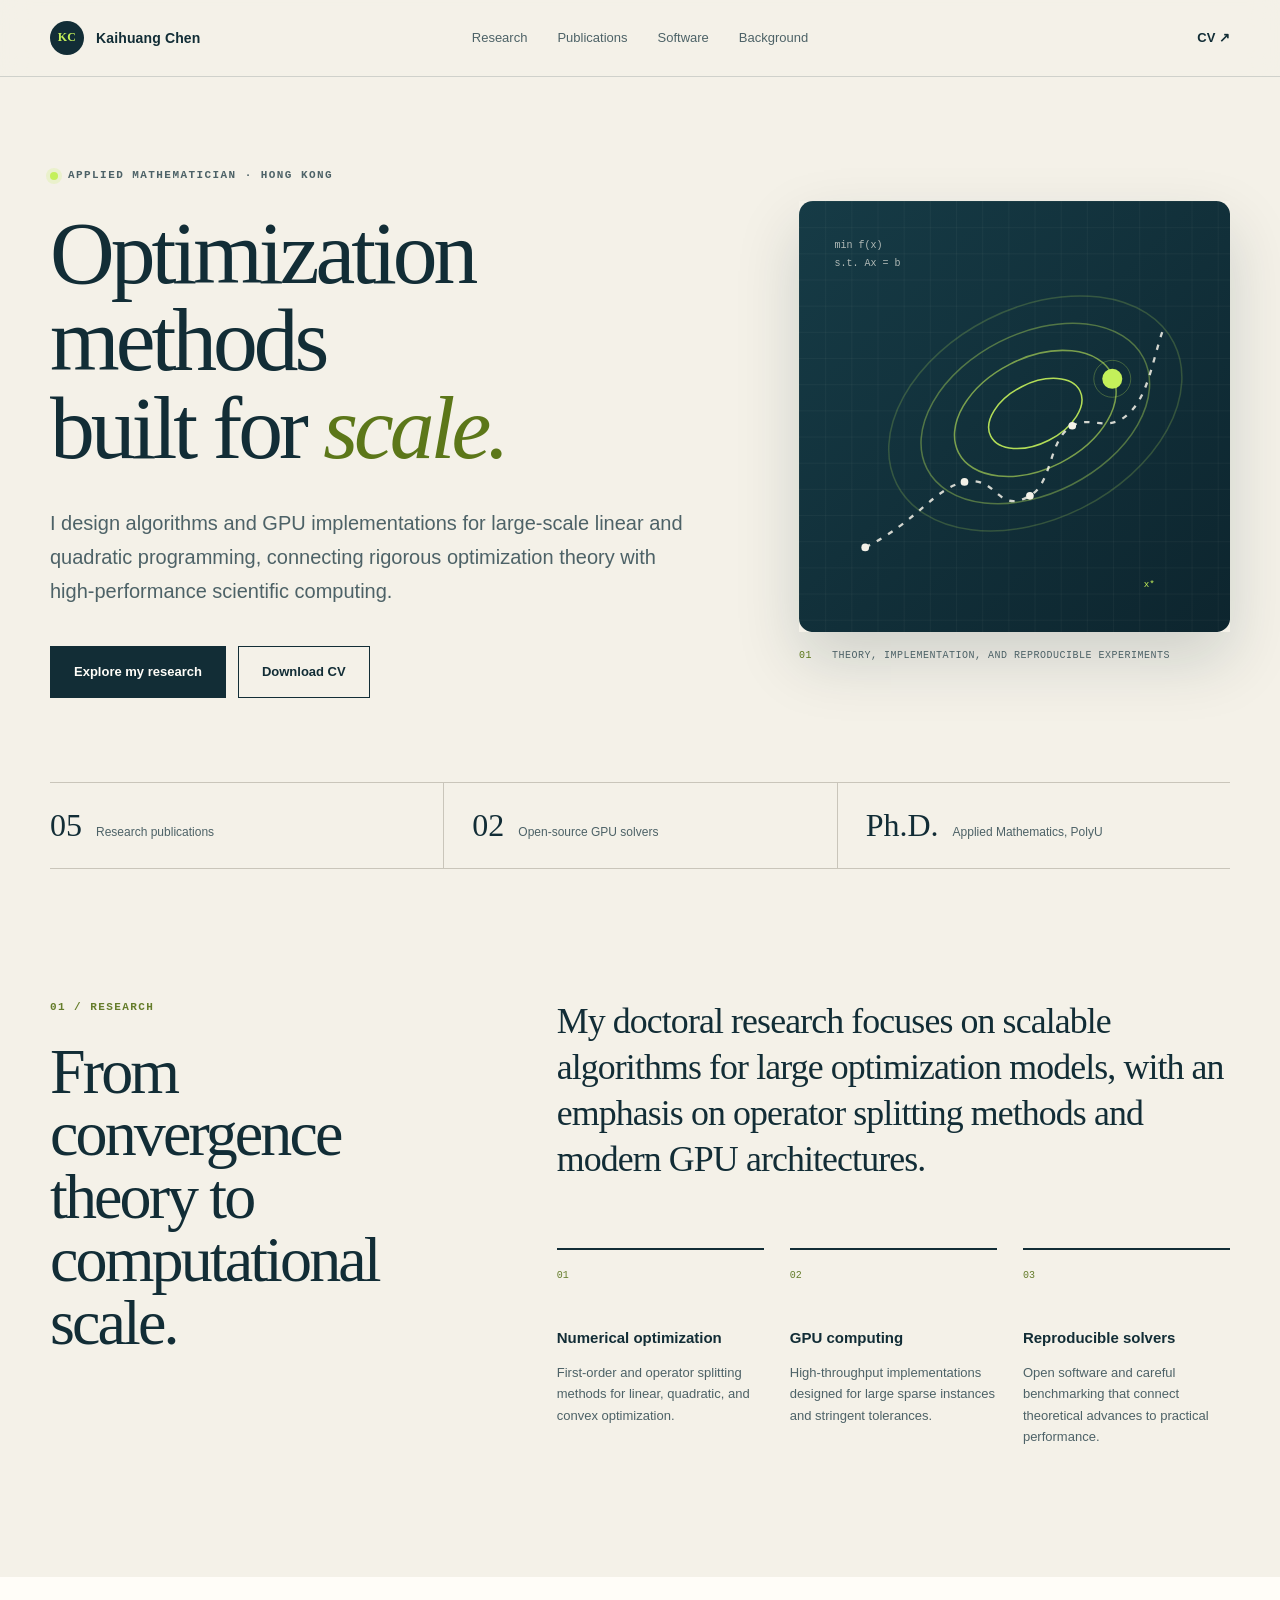
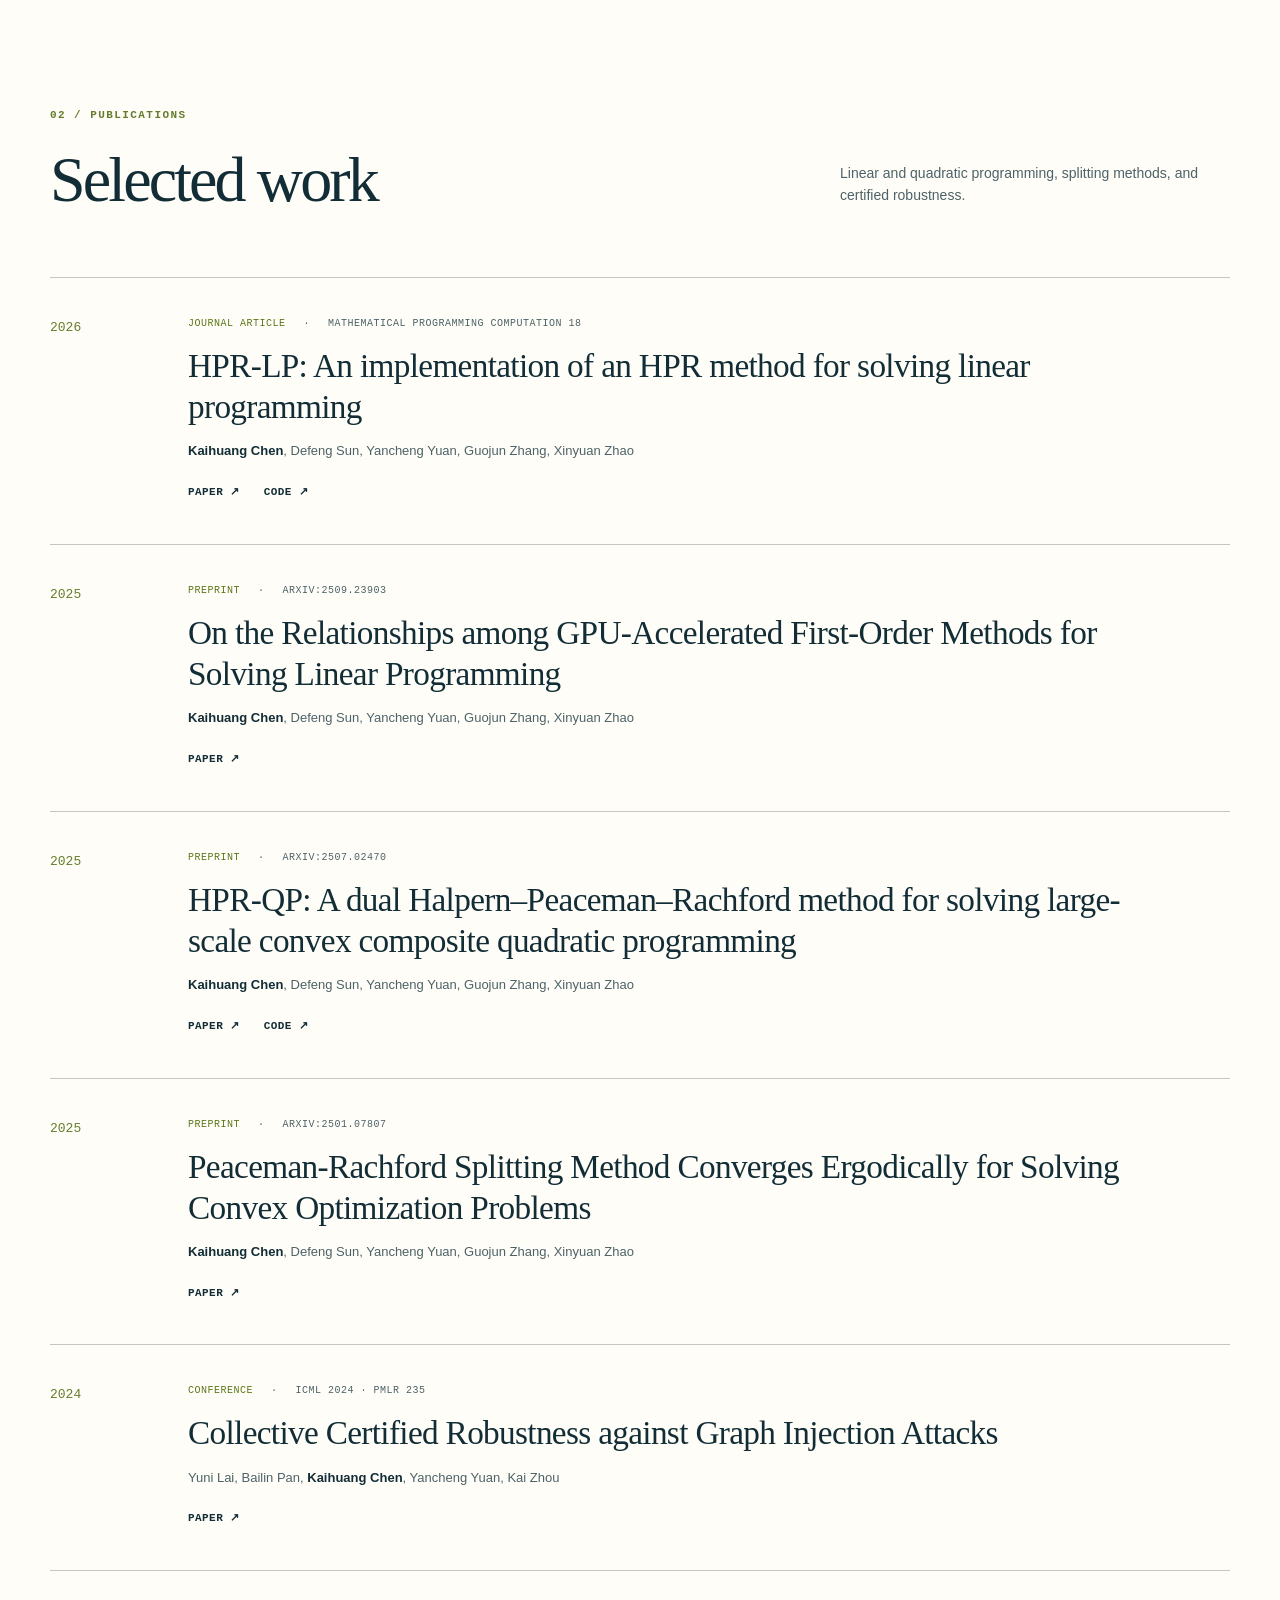
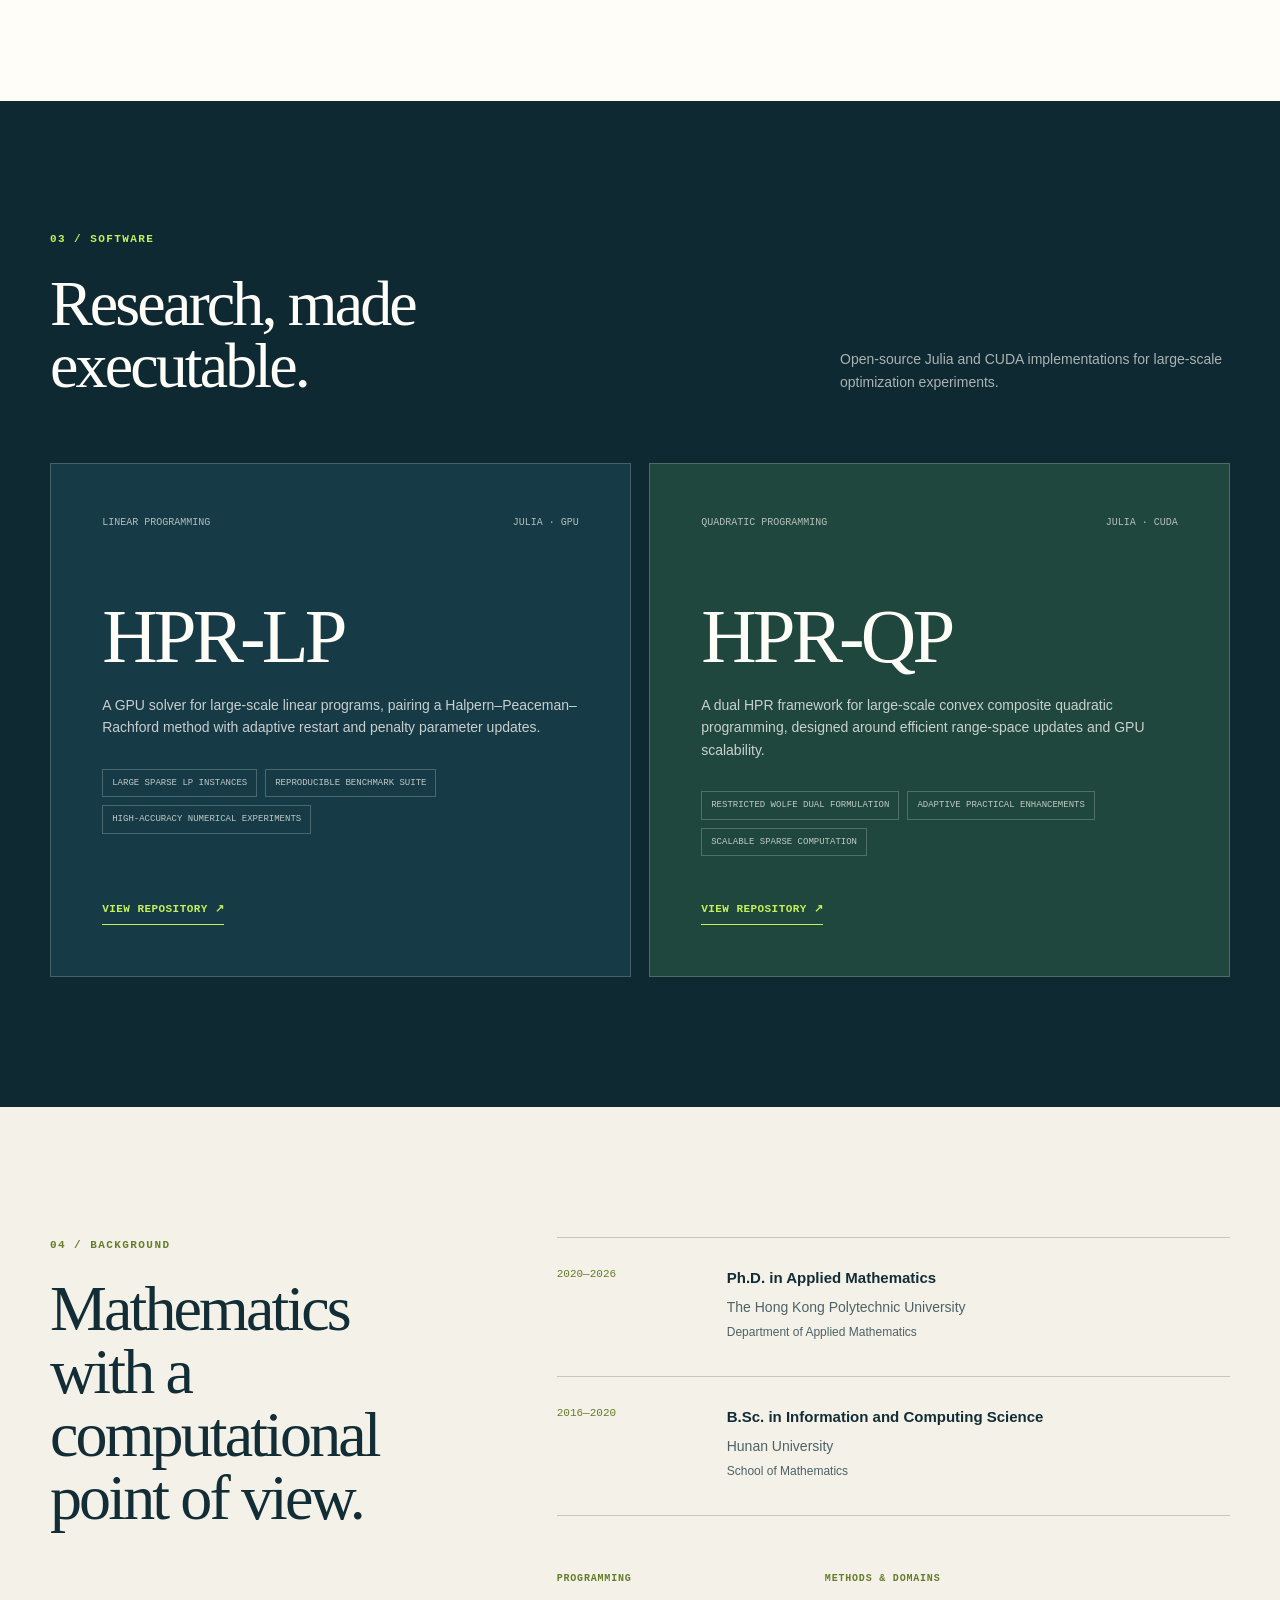
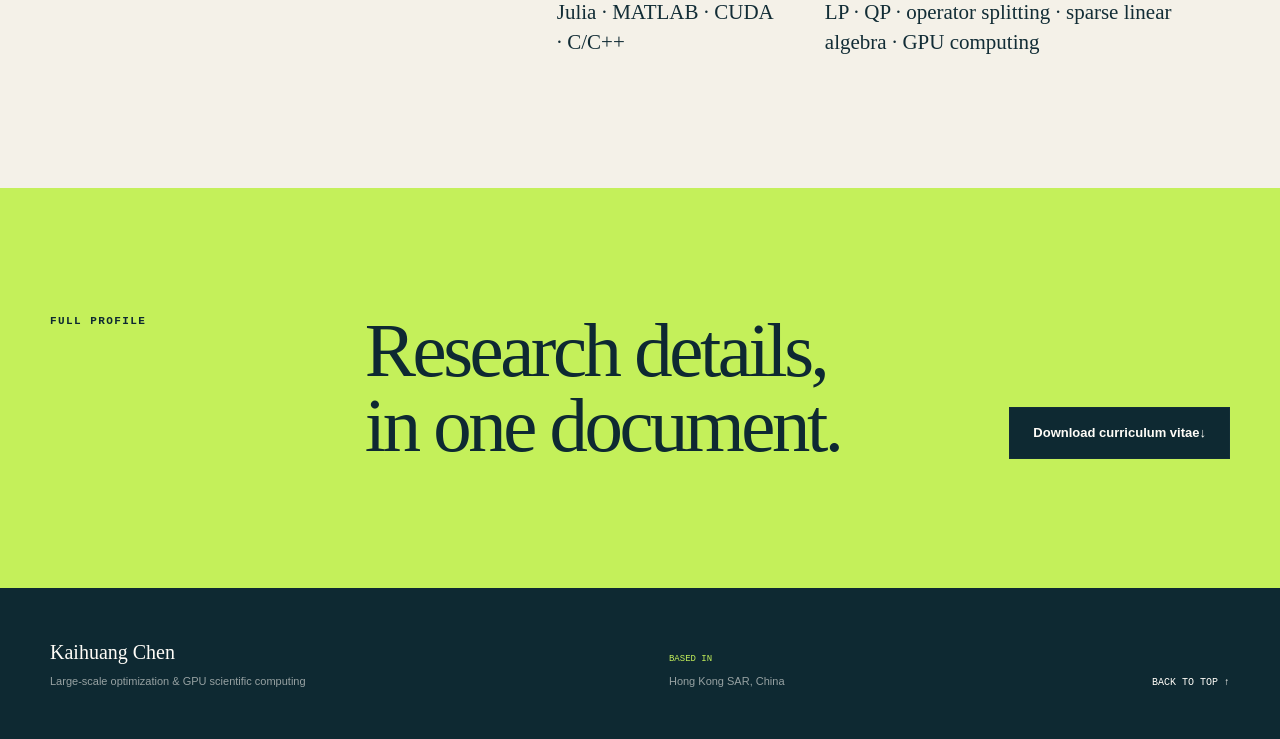
==== index.html @ 52b4eb88 "Publish site from repository root" ====
<!doctype html>
<html lang="en">
  <head>
    <meta charset="utf-8" />
    <meta name="viewport" content="width=device-width, initial-scale=1" />
    <meta
      name="description"
      content="Kaihuang Chen is an applied mathematician working on large-scale optimization, operator splitting methods, and GPU-accelerated scientific computing."
    />
    <meta name="theme-color" content="#f4f1e8" />
    <meta property="og:title" content="Kaihuang Chen — Applied Mathematics" />
    <meta
      property="og:description"
      content="Research in large-scale optimization and GPU-accelerated scientific computing."
    />
    <meta property="og:type" content="website" />
    <title>Kaihuang Chen — Applied Mathematics &amp; Optimization</title>
    <link rel="icon" href="assets/favicon.svg" type="image/svg+xml" />
    <link rel="stylesheet" href="assets/styles.css" />
  </head>
  <body>
    <a class="skip-link" href="#main">Skip to content</a>

    <header class="site-header">
      <div class="shell nav-wrap">
        <a class="wordmark" href="#top" aria-label="Kaihuang Chen, home">
          <span class="wordmark-mark" aria-hidden="true">KC</span>
          <span>Kaihuang Chen</span>
        </a>
        <nav class="site-nav" aria-label="Primary navigation">
          <a href="#research">Research</a>
          <a href="#publications">Publications</a>
          <a href="#software">Software</a>
          <a href="#background">Background</a>
        </nav>
        <a class="nav-cv" href="assets/kaihuang-chen-cv.pdf">CV <span aria-hidden="true">↗</span></a>
      </div>
    </header>

    <main id="main">
      <section class="hero" id="top">
        <div class="shell hero-grid">
          <div class="hero-copy">
            <p class="eyebrow"><span></span> Applied mathematician · Hong Kong</p>
            <h1>Optimization methods<br />built for <em>scale.</em></h1>
            <p class="hero-intro">
              I design algorithms and GPU implementations for large-scale linear and quadratic
              programming, connecting rigorous optimization theory with high-performance scientific
              computing.
            </p>
            <div class="hero-actions">
              <a class="button button-primary" href="#publications">Explore my research</a>
              <a class="button button-secondary" href="assets/kaihuang-chen-cv.pdf">Download CV</a>
            </div>
          </div>

          <div class="hero-visual" aria-label="Abstract visualization of an optimization landscape">
            <svg viewBox="0 0 560 560" role="img" aria-labelledby="visual-title visual-desc">
              <title id="visual-title">Optimization landscape</title>
              <desc id="visual-desc">
                Nested contours converge toward a solution point over a computational grid.
              </desc>
              <defs>
                <linearGradient id="surface" x1="0" y1="0" x2="1" y2="1">
                  <stop offset="0" stop-color="#163b46" />
                  <stop offset="1" stop-color="#0d252e" />
                </linearGradient>
                <pattern id="grid" width="34" height="34" patternUnits="userSpaceOnUse">
                  <path d="M34 0H0V34" fill="none" stroke="#f5f0e6" stroke-opacity=".09" />
                </pattern>
              </defs>
              <rect width="560" height="560" rx="18" fill="url(#surface)" />
              <rect width="560" height="560" rx="18" fill="url(#grid)" />
              <g fill="none" stroke="#c4f05a" stroke-width="2">
                <ellipse cx="307" cy="276" rx="202" ry="137" transform="rotate(-27 307 276)" opacity=".2" />
                <ellipse cx="307" cy="276" rx="158" ry="104" transform="rotate(-27 307 276)" opacity=".36" />
                <ellipse cx="307" cy="276" rx="112" ry="72" transform="rotate(-27 307 276)" opacity=".58" />
                <ellipse cx="307" cy="276" rx="65" ry="39" transform="rotate(-27 307 276)" opacity=".9" />
              </g>
              <path
                d="M86 450C154 416 176 373 215 365c44-9 41 43 85 18 30-17 24-74 55-91 26-15 50 14 80-23 20-25 26-68 38-102"
                fill="none"
                stroke="#f4f1e8"
                stroke-width="3"
                stroke-dasharray="7 10"
                opacity=".86"
              />
              <g fill="#f4f1e8">
                <circle cx="86" cy="450" r="5" />
                <circle cx="215" cy="365" r="5" />
                <circle cx="300" cy="383" r="5" />
                <circle cx="355" cy="292" r="5" />
              </g>
              <circle cx="407" cy="231" r="13" fill="#c4f05a" />
              <circle cx="407" cy="231" r="24" fill="none" stroke="#c4f05a" stroke-opacity=".36" />
              <text x="46" y="61" fill="#f4f1e8" font-family="ui-monospace, monospace" font-size="13" opacity=".7">min  f(x)</text>
              <text x="46" y="84" fill="#f4f1e8" font-family="ui-monospace, monospace" font-size="13" opacity=".7">s.t. Ax = b</text>
              <text x="448" y="501" fill="#c4f05a" font-family="ui-monospace, monospace" font-size="12">x*</text>
            </svg>
            <p class="visual-caption"><span>01</span> Theory, implementation, and reproducible experiments</p>
          </div>
        </div>

        <div class="shell signal-row" aria-label="Research highlights">
          <div><strong>05</strong><span>Research publications</span></div>
          <div><strong>02</strong><span>Open-source GPU solvers</span></div>
          <div><strong>Ph.D.</strong><span>Applied Mathematics, PolyU</span></div>
        </div>
      </section>

      <section class="section research-section" id="research">
        <div class="shell section-grid">
          <div class="section-heading">
            <p class="section-index">01 / Research</p>
            <h2>From convergence theory to computational scale.</h2>
          </div>
          <div class="research-content">
            <p class="lead">
              My doctoral research focuses on scalable algorithms for large optimization models,
              with an emphasis on operator splitting methods and modern GPU architectures.
            </p>
            <div class="focus-grid">
              <article>
                <span class="focus-number">01</span>
                <h3>Numerical optimization</h3>
                <p>First-order and operator splitting methods for linear, quadratic, and convex optimization.</p>
              </article>
              <article>
                <span class="focus-number">02</span>
                <h3>GPU computing</h3>
                <p>High-throughput implementations designed for large sparse instances and stringent tolerances.</p>
              </article>
              <article>
                <span class="focus-number">03</span>
                <h3>Reproducible solvers</h3>
                <p>Open software and careful benchmarking that connect theoretical advances to practical performance.</p>
              </article>
            </div>
          </div>
        </div>
      </section>

      <section class="section publications-section" id="publications">
        <div class="shell">
          <div class="section-heading split-heading">
            <div>
              <p class="section-index">02 / Publications</p>
              <h2>Selected work</h2>
            </div>
            <p>Linear and quadratic programming, splitting methods, and certified robustness.</p>
          </div>

          <ol class="publication-list">
            <li class="publication">
              <div class="publication-year">2026</div>
              <div class="publication-body">
                <div class="publication-meta"><span>Journal article</span><span>Mathematical Programming Computation 18</span></div>
                <h3>HPR-LP: An implementation of an HPR method for solving linear programming</h3>
                <p class="authors"><strong>Kaihuang Chen</strong>, Defeng Sun, Yancheng Yuan, Guojun Zhang, Xinyuan Zhao</p>
                <div class="publication-links">
                  <a href="https://doi.org/10.1007/s12532-025-00292-0">Paper <span aria-hidden="true">↗</span></a>
                  <a href="https://github.com/PolyU-IOR/HPR-LP">Code <span aria-hidden="true">↗</span></a>
                </div>
              </div>
            </li>

            <li class="publication">
              <div class="publication-year">2025</div>
              <div class="publication-body">
                <div class="publication-meta"><span>Preprint</span><span>arXiv:2509.23903</span></div>
                <h3>On the Relationships among GPU-Accelerated First-Order Methods for Solving Linear Programming</h3>
                <p class="authors"><strong>Kaihuang Chen</strong>, Defeng Sun, Yancheng Yuan, Guojun Zhang, Xinyuan Zhao</p>
                <div class="publication-links">
                  <a href="https://arxiv.org/abs/2509.23903">Paper <span aria-hidden="true">↗</span></a>
                </div>
              </div>
            </li>

            <li class="publication">
              <div class="publication-year">2025</div>
              <div class="publication-body">
                <div class="publication-meta"><span>Preprint</span><span>arXiv:2507.02470</span></div>
                <h3>HPR-QP: A dual Halpern–Peaceman–Rachford method for solving large-scale convex composite quadratic programming</h3>
                <p class="authors"><strong>Kaihuang Chen</strong>, Defeng Sun, Yancheng Yuan, Guojun Zhang, Xinyuan Zhao</p>
                <div class="publication-links">
                  <a href="https://arxiv.org/abs/2507.02470">Paper <span aria-hidden="true">↗</span></a>
                  <a href="https://github.com/PolyU-IOR/HPR-QP">Code <span aria-hidden="true">↗</span></a>
                </div>
              </div>
            </li>

            <li class="publication">
              <div class="publication-year">2025</div>
              <div class="publication-body">
                <div class="publication-meta"><span>Preprint</span><span>arXiv:2501.07807</span></div>
                <h3>Peaceman-Rachford Splitting Method Converges Ergodically for Solving Convex Optimization Problems</h3>
                <p class="authors"><strong>Kaihuang Chen</strong>, Defeng Sun, Yancheng Yuan, Guojun Zhang, Xinyuan Zhao</p>
                <div class="publication-links">
                  <a href="https://arxiv.org/abs/2501.07807">Paper <span aria-hidden="true">↗</span></a>
                </div>
              </div>
            </li>

            <li class="publication">
              <div class="publication-year">2024</div>
              <div class="publication-body">
                <div class="publication-meta"><span>Conference</span><span>ICML 2024 · PMLR 235</span></div>
                <h3>Collective Certified Robustness against Graph Injection Attacks</h3>
                <p class="authors">Yuni Lai, Bailin Pan, <strong>Kaihuang Chen</strong>, Yancheng Yuan, Kai Zhou</p>
                <div class="publication-links">
                  <a href="https://proceedings.mlr.press/v235/lai24a.html">Paper <span aria-hidden="true">↗</span></a>
                </div>
              </div>
            </li>
          </ol>
        </div>
      </section>

      <section class="section software-section" id="software">
        <div class="shell">
          <div class="section-heading split-heading light-heading">
            <div>
              <p class="section-index">03 / Software</p>
              <h2>Research, made executable.</h2>
            </div>
            <p>Open-source Julia and CUDA implementations for large-scale optimization experiments.</p>
          </div>

          <div class="project-grid">
            <article class="project-card">
              <div class="project-topline"><span>Linear programming</span><span>Julia · GPU</span></div>
              <h3>HPR-LP</h3>
              <p>
                A GPU solver for large-scale linear programs, pairing a Halpern–Peaceman–Rachford
                method with adaptive restart and penalty parameter updates.
              </p>
              <ul>
                <li>Large sparse LP instances</li>
                <li>Reproducible benchmark suite</li>
                <li>High-accuracy numerical experiments</li>
              </ul>
              <a class="project-link" href="https://github.com/PolyU-IOR/HPR-LP">
                View repository <span aria-hidden="true">↗</span>
              </a>
            </article>

            <article class="project-card project-card-accent">
              <div class="project-topline"><span>Quadratic programming</span><span>Julia · CUDA</span></div>
              <h3>HPR-QP</h3>
              <p>
                A dual HPR framework for large-scale convex composite quadratic programming,
                designed around efficient range-space updates and GPU scalability.
              </p>
              <ul>
                <li>Restricted Wolfe dual formulation</li>
                <li>Adaptive practical enhancements</li>
                <li>Scalable sparse computation</li>
              </ul>
              <a class="project-link" href="https://github.com/PolyU-IOR/HPR-QP">
                View repository <span aria-hidden="true">↗</span>
              </a>
            </article>
          </div>
        </div>
      </section>

      <section class="section background-section" id="background">
        <div class="shell section-grid">
          <div class="section-heading">
            <p class="section-index">04 / Background</p>
            <h2>Mathematics with a computational point of view.</h2>
          </div>
          <div>
            <div class="timeline">
              <article>
                <div class="timeline-year">2020—2026</div>
                <div>
                  <h3>Ph.D. in Applied Mathematics</h3>
                  <p>The Hong Kong Polytechnic University</p>
                  <span>Department of Applied Mathematics</span>
                </div>
              </article>
              <article>
                <div class="timeline-year">2016—2020</div>
                <div>
                  <h3>B.Sc. in Information and Computing Science</h3>
                  <p>Hunan University</p>
                  <span>School of Mathematics</span>
                </div>
              </article>
            </div>

            <div class="skills-block">
              <div>
                <h3>Programming</h3>
                <p>Julia · MATLAB · CUDA · C/C++</p>
              </div>
              <div>
                <h3>Methods &amp; domains</h3>
                <p>LP · QP · operator splitting · sparse linear algebra · GPU computing</p>
              </div>
            </div>
          </div>
        </div>
      </section>

      <section class="closing-section">
        <div class="shell closing-inner">
          <p class="section-index">Full profile</p>
          <h2>Research details,<br />in one document.</h2>
          <a class="button button-light" href="assets/kaihuang-chen-cv.pdf">Download curriculum vitae <span aria-hidden="true">↓</span></a>
        </div>
      </section>
    </main>

    <footer class="site-footer">
      <div class="shell footer-grid">
        <div>
          <strong>Kaihuang Chen</strong>
          <p>Large-scale optimization &amp; GPU scientific computing</p>
        </div>
        <div class="footer-location">
          <span>Based in</span>
          <p>Hong Kong SAR, China</p>
        </div>
        <a href="#top">Back to top <span aria-hidden="true">↑</span></a>
      </div>
    </footer>
  </body>
</html>
---- assets/styles.css ----
:root {
  --paper: #f4f1e8;
  --paper-deep: #e9e4d8;
  --ink: #122d36;
  --ink-soft: #4d6267;
  --dark: #0e2932;
  --dark-soft: #173b46;
  --line: #c9c5ba;
  --acid: #c4f05a;
  --white: #fffdf8;
  --serif: "Iowan Old Style", "Palatino Linotype", Palatino, "Times New Roman", serif;
  --sans: Inter, "Helvetica Neue", Arial, sans-serif;
  --mono: "SFMono-Regular", Consolas, "Liberation Mono", monospace;
  --shell: min(1180px, calc(100% - 48px));
}

* {
  box-sizing: border-box;
}

html {
  scroll-behavior: smooth;
}

body {
  margin: 0;
  background: var(--paper);
  color: var(--ink);
  font-family: var(--sans);
  font-size: 16px;
  line-height: 1.6;
  text-rendering: optimizeLegibility;
}

a {
  color: inherit;
  text-decoration: none;
}

a:focus-visible {
  outline: 3px solid var(--acid);
  outline-offset: 4px;
}

img,
svg {
  display: block;
  max-width: 100%;
}

.skip-link {
  position: fixed;
  top: 12px;
  left: 12px;
  z-index: 100;
  padding: 10px 14px;
  transform: translateY(-160%);
  background: var(--acid);
  color: var(--dark);
  font-weight: 700;
}

.skip-link:focus {
  transform: translateY(0);
}

.shell {
  width: var(--shell);
  margin-inline: auto;
}

.site-header {
  position: sticky;
  top: 0;
  z-index: 50;
  border-bottom: 1px solid rgba(18, 45, 54, 0.16);
  background: rgba(244, 241, 232, 0.92);
  backdrop-filter: blur(14px);
}

.nav-wrap {
  display: grid;
  grid-template-columns: 1fr auto 1fr;
  align-items: center;
  min-height: 76px;
}

.wordmark {
  display: inline-flex;
  align-items: center;
  gap: 12px;
  width: max-content;
  font-size: 14px;
  font-weight: 700;
  letter-spacing: 0.01em;
}

.wordmark-mark {
  display: grid;
  place-items: center;
  width: 34px;
  height: 34px;
  border-radius: 50%;
  background: var(--ink);
  color: var(--acid);
  font-family: var(--serif);
  font-size: 12px;
}

.site-nav {
  display: flex;
  gap: 30px;
  color: var(--ink-soft);
  font-size: 13px;
}

.site-nav a,
.nav-cv,
.publication-links a,
.project-link,
.site-footer a {
  transition: color 180ms ease;
}

.site-nav a:hover,
.nav-cv:hover,
.publication-links a:hover,
.site-footer a:hover {
  color: #5c7719;
}

.nav-cv {
  justify-self: end;
  font-size: 13px;
  font-weight: 700;
}

.hero {
  padding: 90px 0 0;
}

.hero-grid {
  display: grid;
  grid-template-columns: minmax(0, 1.08fr) minmax(360px, 0.72fr);
  gap: clamp(50px, 8vw, 115px);
  align-items: center;
}

.eyebrow,
.section-index {
  margin: 0 0 24px;
  font-family: var(--mono);
  font-size: 11px;
  font-weight: 700;
  letter-spacing: 0.13em;
  text-transform: uppercase;
}

.eyebrow {
  display: flex;
  align-items: center;
  gap: 10px;
  color: var(--ink-soft);
}

.eyebrow span {
  width: 8px;
  height: 8px;
  border-radius: 50%;
  background: var(--acid);
  box-shadow: 0 0 0 4px rgba(196, 240, 90, 0.2);
}

.hero h1,
.section-heading h2,
.closing-section h2 {
  margin: 0;
  font-family: var(--serif);
  font-weight: 500;
  letter-spacing: -0.045em;
  line-height: 0.98;
}

.hero h1 {
  max-width: 760px;
  font-size: clamp(58px, 7vw, 104px);
}

.hero h1 em {
  color: #5c7719;
  font-weight: 500;
}

.hero-intro {
  max-width: 660px;
  margin: 34px 0 0;
  color: var(--ink-soft);
  font-size: clamp(17px, 1.6vw, 20px);
  line-height: 1.7;
}

.hero-actions {
  display: flex;
  flex-wrap: wrap;
  gap: 12px;
  margin-top: 38px;
}

.button {
  display: inline-flex;
  align-items: center;
  justify-content: center;
  min-height: 52px;
  padding: 0 23px;
  border: 1px solid var(--ink);
  font-size: 13px;
  font-weight: 700;
  transition: background 180ms ease, color 180ms ease, transform 180ms ease;
}

.button:hover {
  transform: translateY(-2px);
}

.button-primary {
  background: var(--ink);
  color: var(--white);
}

.button-primary:hover {
  background: var(--dark-soft);
}

.button-secondary:hover {
  background: var(--paper-deep);
}

.hero-visual {
  width: 100%;
}

.hero-visual svg {
  box-shadow: 0 28px 60px rgba(14, 41, 50, 0.16);
}

.visual-caption {
  display: flex;
  gap: 20px;
  margin: 16px 0 0;
  color: var(--ink-soft);
  font-family: var(--mono);
  font-size: 10px;
  letter-spacing: 0.05em;
  text-transform: uppercase;
}

.visual-caption span {
  color: #5c7719;
}

.signal-row {
  display: grid;
  grid-template-columns: repeat(3, 1fr);
  margin-top: 84px;
  border-top: 1px solid var(--line);
  border-bottom: 1px solid var(--line);
}

.signal-row > div {
  display: flex;
  align-items: baseline;
  gap: 14px;
  padding: 26px 0;
}

.signal-row > div + div {
  padding-left: 28px;
  border-left: 1px solid var(--line);
}

.signal-row strong {
  font-family: var(--serif);
  font-size: 32px;
  font-weight: 500;
  line-height: 1;
}

.signal-row span {
  color: var(--ink-soft);
  font-size: 12px;
}

.section {
  padding: 130px 0;
}

.section-grid {
  display: grid;
  grid-template-columns: minmax(280px, 0.72fr) minmax(0, 1.28fr);
  gap: clamp(60px, 10vw, 150px);
}

.section-index {
  color: #657d2b;
}

.section-heading h2 {
  max-width: 560px;
  font-size: clamp(43px, 5vw, 68px);
}

.lead {
  margin: 0;
  font-family: var(--serif);
  font-size: clamp(25px, 2.8vw, 37px);
  letter-spacing: -0.025em;
  line-height: 1.28;
}

.focus-grid {
  display: grid;
  grid-template-columns: repeat(3, 1fr);
  gap: 26px;
  margin-top: 65px;
}

.focus-grid article {
  padding-top: 18px;
  border-top: 2px solid var(--ink);
}

.focus-number {
  display: block;
  margin-bottom: 42px;
  color: #657d2b;
  font-family: var(--mono);
  font-size: 10px;
}

.focus-grid h3,
.timeline h3,
.skills-block h3 {
  margin: 0;
  font-size: 15px;
}

.focus-grid p {
  margin: 12px 0 0;
  color: var(--ink-soft);
  font-size: 13px;
  line-height: 1.65;
}

.publications-section {
  background: var(--white);
}

.split-heading {
  display: flex;
  align-items: end;
  justify-content: space-between;
  gap: 60px;
  margin-bottom: 65px;
}

.split-heading > p {
  max-width: 390px;
  margin: 0 0 5px;
  color: var(--ink-soft);
  font-size: 14px;
}

.publication-list {
  margin: 0;
  padding: 0;
  border-top: 1px solid var(--line);
  list-style: none;
}

.publication {
  display: grid;
  grid-template-columns: 100px 1fr;
  gap: 38px;
  padding: 38px 0 42px;
  border-bottom: 1px solid var(--line);
}

.publication-year {
  padding-top: 2px;
  color: #657d2b;
  font-family: var(--mono);
  font-size: 13px;
}

.publication-meta {
  display: flex;
  flex-wrap: wrap;
  gap: 10px 18px;
  margin-bottom: 13px;
  color: var(--ink-soft);
  font-family: var(--mono);
  font-size: 10px;
  letter-spacing: 0.05em;
  text-transform: uppercase;
}

.publication-meta span:first-child {
  color: #5c7719;
}

.publication-meta span + span::before {
  margin-right: 18px;
  content: "·";
}

.publication h3 {
  max-width: 940px;
  margin: 0;
  font-family: var(--serif);
  font-size: clamp(23px, 2.6vw, 34px);
  font-weight: 500;
  letter-spacing: -0.02em;
  line-height: 1.24;
}

.authors {
  margin: 14px 0 0;
  color: var(--ink-soft);
  font-size: 13px;
}

.authors strong {
  color: var(--ink);
}

.publication-links {
  display: flex;
  gap: 24px;
  margin-top: 22px;
}

.publication-links a,
.project-link {
  font-family: var(--mono);
  font-size: 11px;
  font-weight: 700;
  letter-spacing: 0.04em;
  text-transform: uppercase;
}

.software-section {
  background: var(--dark);
  color: var(--white);
}

.light-heading .section-index,
.software-section .section-index {
  color: var(--acid);
}

.light-heading > p {
  color: rgba(255, 253, 248, 0.65);
}

.project-grid {
  display: grid;
  grid-template-columns: 1fr 1fr;
  gap: 18px;
}

.project-card {
  display: flex;
  min-height: 510px;
  flex-direction: column;
  padding: clamp(28px, 4vw, 52px);
  border: 1px solid rgba(255, 255, 255, 0.2);
  background: var(--dark-soft);
}

.project-card-accent {
  background: #1f473d;
}

.project-topline {
  display: flex;
  justify-content: space-between;
  gap: 20px;
  color: rgba(255, 253, 248, 0.66);
  font-family: var(--mono);
  font-size: 10px;
  text-transform: uppercase;
}

.project-card h3 {
  margin: 68px 0 18px;
  font-family: var(--serif);
  font-size: clamp(52px, 6vw, 78px);
  font-weight: 500;
  letter-spacing: -0.05em;
  line-height: 1;
}

.project-card > p {
  max-width: 520px;
  margin: 0;
  color: rgba(255, 253, 248, 0.76);
  font-size: 14px;
}

.project-card ul {
  display: flex;
  flex-wrap: wrap;
  gap: 8px;
  margin: 30px 0 45px;
  padding: 0;
  list-style: none;
}

.project-card li {
  padding: 6px 9px;
  border: 1px solid rgba(255, 255, 255, 0.22);
  color: rgba(255, 253, 248, 0.72);
  font-family: var(--mono);
  font-size: 9px;
  text-transform: uppercase;
}

.project-link {
  width: max-content;
  margin-top: auto;
  padding-bottom: 5px;
  border-bottom: 1px solid var(--acid);
  color: var(--acid);
}

.project-link:hover {
  color: var(--white);
}

.timeline {
  border-top: 1px solid var(--line);
}

.timeline article {
  display: grid;
  grid-template-columns: 145px 1fr;
  gap: 25px;
  padding: 28px 0 32px;
  border-bottom: 1px solid var(--line);
}

.timeline-year {
  color: #657d2b;
  font-family: var(--mono);
  font-size: 11px;
}

.timeline p {
  margin: 6px 0 0;
  color: var(--ink-soft);
  font-size: 14px;
}

.timeline span {
  color: var(--ink-soft);
  font-size: 12px;
}

.skills-block {
  display: grid;
  grid-template-columns: 0.7fr 1.3fr;
  gap: 50px;
  margin-top: 55px;
}

.skills-block h3 {
  margin-bottom: 10px;
  color: #657d2b;
  font-family: var(--mono);
  font-size: 10px;
  letter-spacing: 0.08em;
  text-transform: uppercase;
}

.skills-block p {
  margin: 0;
  font-family: var(--serif);
  font-size: 21px;
  line-height: 1.45;
}

.closing-section {
  padding: 125px 0;
  background: var(--acid);
  color: var(--dark);
}

.closing-inner {
  display: grid;
  grid-template-columns: 0.45fr 1fr auto;
  gap: 45px;
  align-items: end;
}

.closing-inner .section-index {
  align-self: start;
  color: var(--dark);
}

.closing-section h2 {
  font-size: clamp(50px, 6vw, 84px);
}

.button-light {
  min-width: 220px;
  margin-bottom: 4px;
  background: var(--dark);
  color: var(--white);
}

.button-light:hover {
  background: var(--white);
  color: var(--dark);
}

.site-footer {
  padding: 48px 0;
  background: var(--dark);
  color: var(--white);
}

.footer-grid {
  display: grid;
  grid-template-columns: 1.3fr 1fr auto;
  align-items: end;
  gap: 30px;
}

.site-footer strong {
  font-family: var(--serif);
  font-size: 20px;
  font-weight: 500;
}

.site-footer p {
  margin: 5px 0 0;
  color: rgba(255, 253, 248, 0.57);
  font-size: 11px;
}

.footer-location span {
  color: var(--acid);
  font-family: var(--mono);
  font-size: 9px;
  text-transform: uppercase;
}

.site-footer a {
  font-family: var(--mono);
  font-size: 10px;
  text-transform: uppercase;
}

@media (max-width: 950px) {
  .nav-wrap {
    grid-template-columns: 1fr auto;
  }

  .site-nav {
    display: none;
  }

  .hero-grid {
    grid-template-columns: 1fr;
  }

  .hero-copy {
    max-width: 800px;
  }

  .hero-visual {
    max-width: 600px;
  }

  .signal-row {
    margin-top: 65px;
  }

  .signal-row > div {
    align-items: flex-start;
    flex-direction: column;
  }

  .section-grid {
    grid-template-columns: 1fr;
    gap: 55px;
  }

  .section-heading h2 {
    max-width: 740px;
  }

  .closing-inner {
    grid-template-columns: 1fr 1fr;
  }

  .closing-inner .section-index {
    grid-column: 1 / -1;
  }
}

@media (max-width: 720px) {
  :root {
    --shell: min(100% - 28px, 1180px);
  }

  .nav-wrap {
    min-height: 66px;
  }

  .wordmark > span:last-child {
    display: none;
  }

  .hero {
    padding-top: 65px;
  }

  .hero h1 {
    font-size: clamp(50px, 15vw, 76px);
  }

  .hero-intro {
    margin-top: 26px;
  }

  .hero-actions {
    align-items: stretch;
    flex-direction: column;
  }

  .hero-actions .button {
    width: 100%;
  }

  .signal-row {
    grid-template-columns: 1fr;
  }

  .signal-row > div,
  .signal-row > div + div {
    align-items: baseline;
    flex-direction: row;
    padding: 18px 0;
    border-left: 0;
  }

  .signal-row > div + div {
    border-top: 1px solid var(--line);
  }

  .section {
    padding: 90px 0;
  }

  .focus-grid,
  .project-grid,
  .skills-block {
    grid-template-columns: 1fr;
  }

  .focus-grid {
    gap: 32px;
    margin-top: 45px;
  }

  .focus-number {
    margin-bottom: 24px;
  }

  .split-heading {
    align-items: flex-start;
    flex-direction: column;
    gap: 24px;
    margin-bottom: 45px;
  }

  .publication {
    grid-template-columns: 1fr;
    gap: 12px;
  }

  .publication-meta span + span::before {
    display: none;
  }

  .project-card {
    min-height: 490px;
  }

  .timeline article {
    grid-template-columns: 1fr;
    gap: 9px;
  }

  .skills-block {
    gap: 30px;
  }

  .closing-section {
    padding: 90px 0;
  }

  .closing-inner,
  .footer-grid {
    grid-template-columns: 1fr;
  }

  .closing-inner .section-index {
    grid-column: auto;
  }

  .button-light {
    width: 100%;
    margin-top: 15px;
  }

  .footer-location {
    margin: 10px 0;
  }
}

@media (prefers-reduced-motion: reduce) {
  html {
    scroll-behavior: auto;
  }

  *,
  *::before,
  *::after {
    scroll-behavior: auto !important;
    transition-duration: 0.01ms !important;
  }
}

@media print {
  .site-header,
  .hero-visual,
  .hero-actions,
  .closing-section,
  .site-footer {
    display: none;
  }

  body {
    background: white;
  }

  .section,
  .hero {
    padding: 30px 0;
  }
}
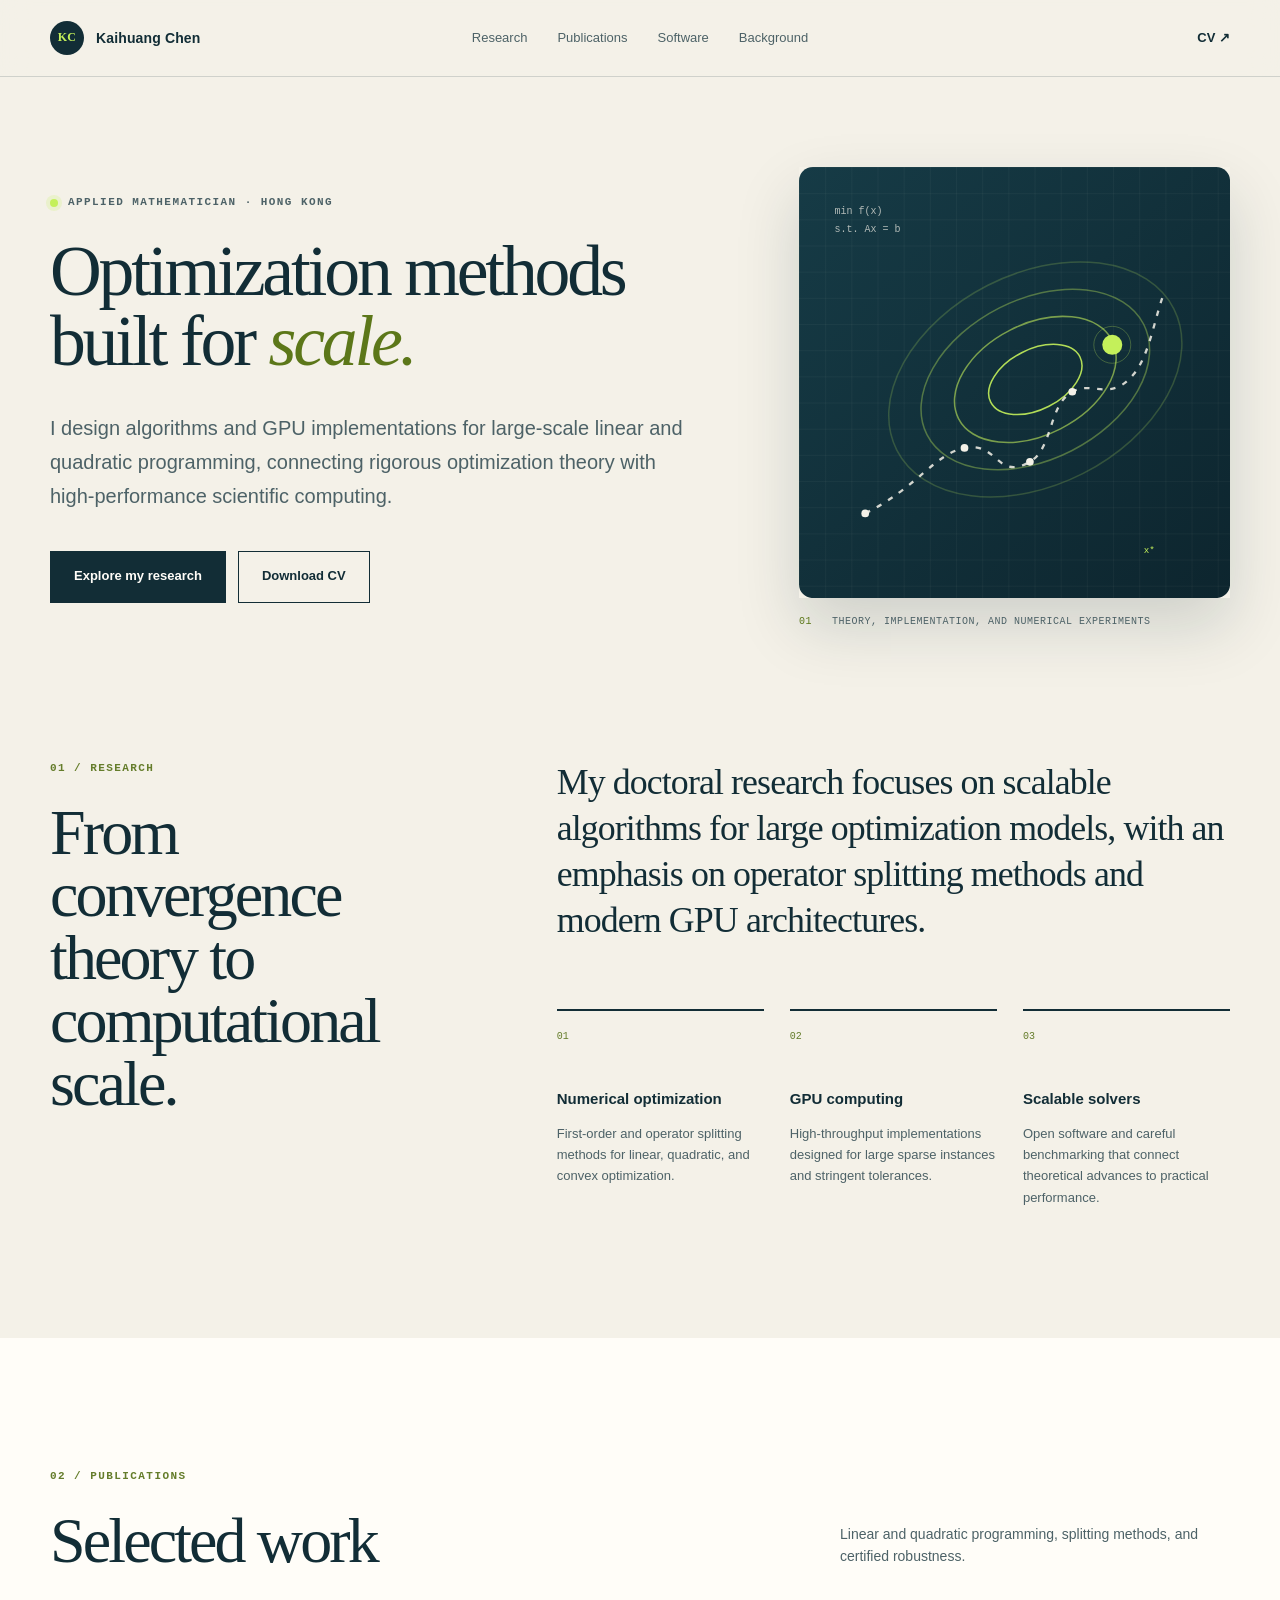
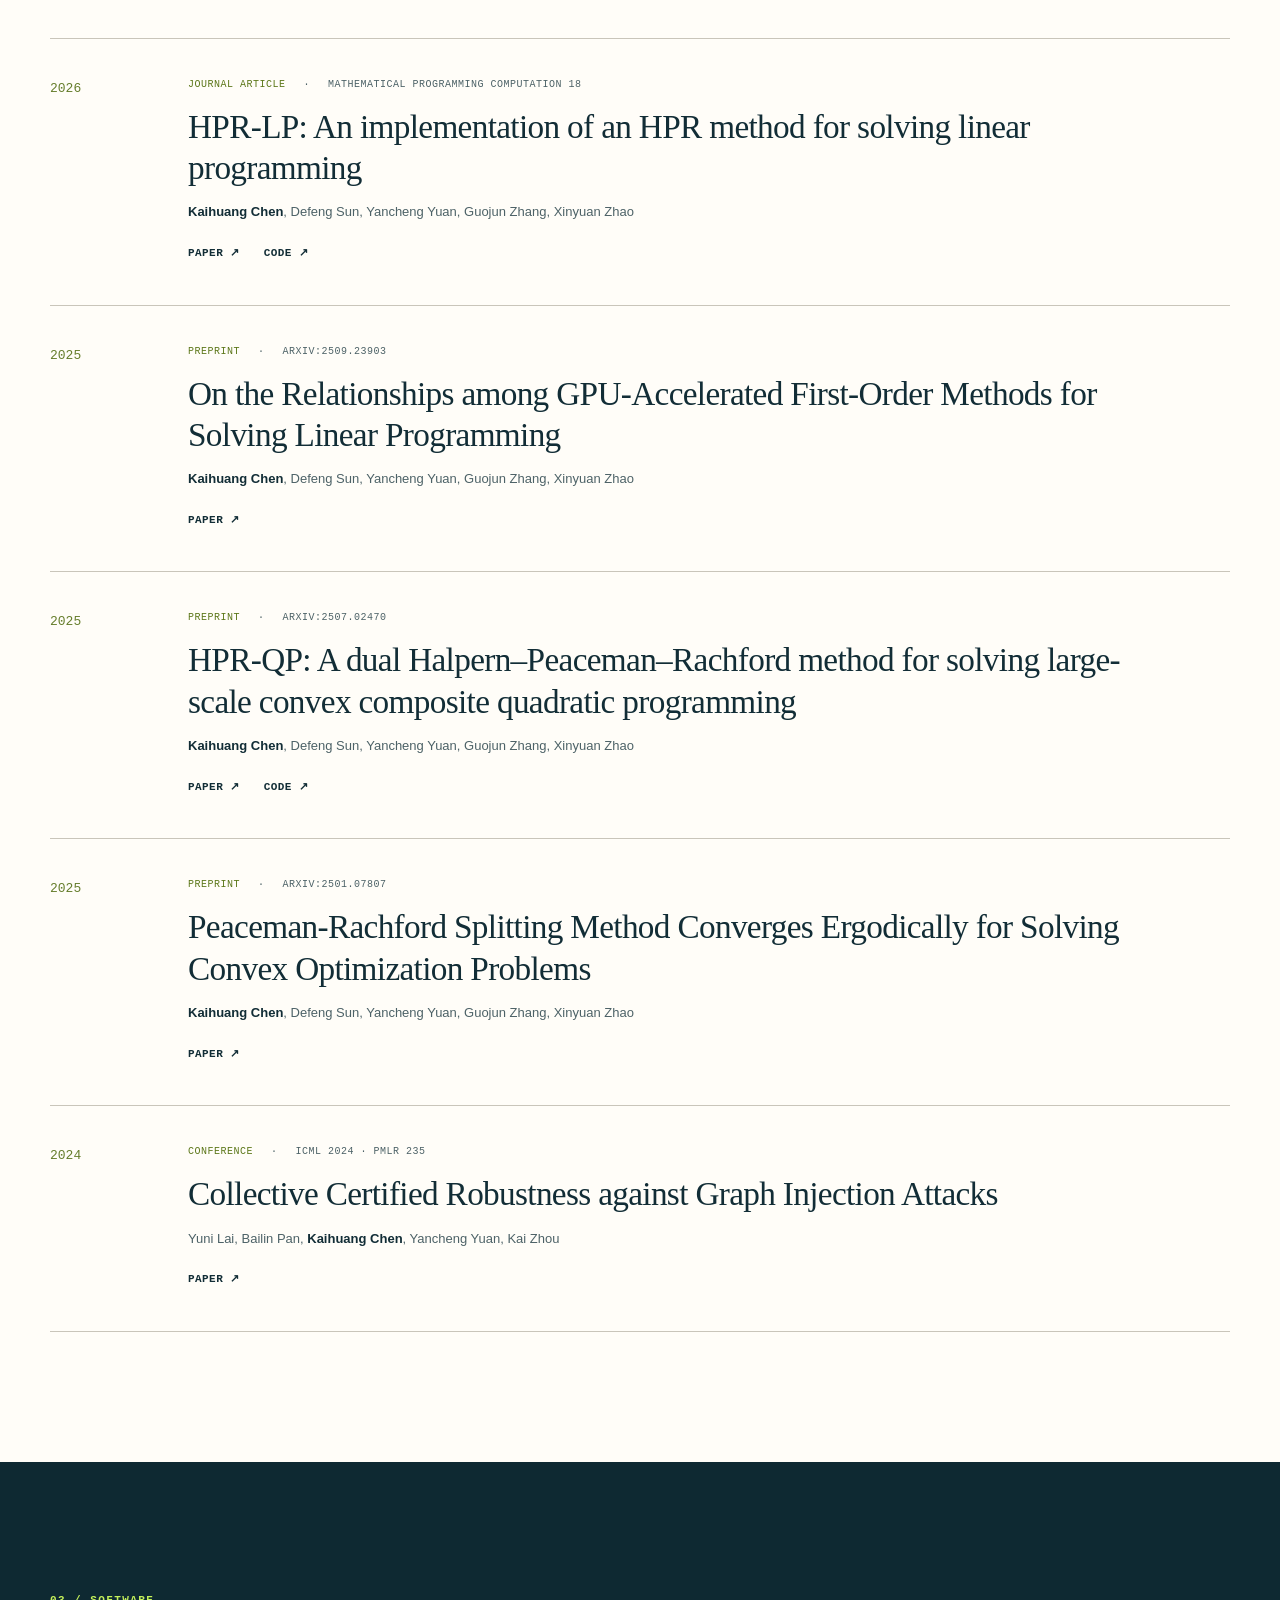
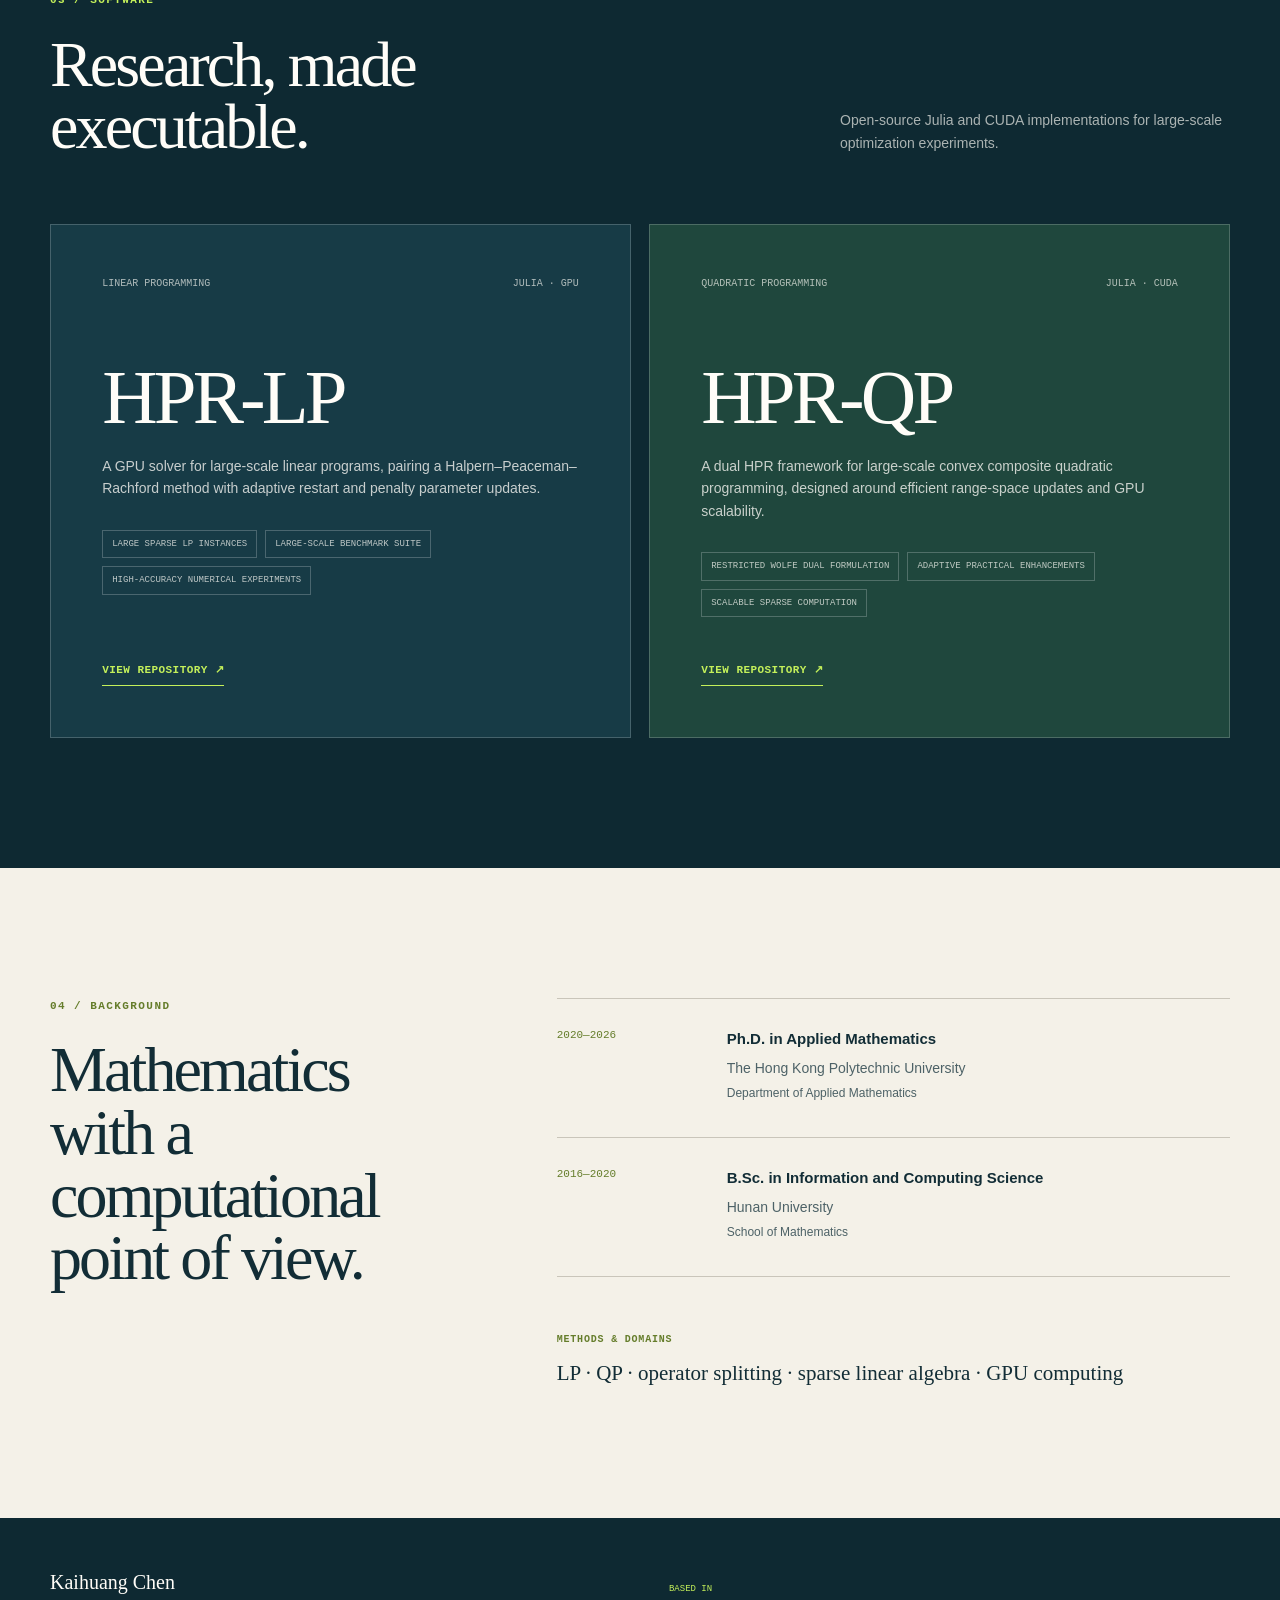
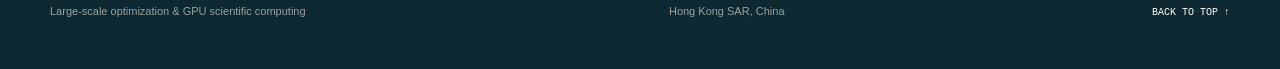
==== commit e892cc56: "Refine homepage content and scale" ====
--- a/index.html
+++ b/index.html
@@ -97,14 +97,8 @@
               <text x="46" y="84" fill="#f4f1e8" font-family="ui-monospace, monospace" font-size="13" opacity=".7">s.t. Ax = b</text>
               <text x="448" y="501" fill="#c4f05a" font-family="ui-monospace, monospace" font-size="12">x*</text>
             </svg>
-            <p class="visual-caption"><span>01</span> Theory, implementation, and reproducible experiments</p>
-          </div>
-        </div>
-
-        <div class="shell signal-row" aria-label="Research highlights">
-          <div><strong>05</strong><span>Research publications</span></div>
-          <div><strong>02</strong><span>Open-source GPU solvers</span></div>
-          <div><strong>Ph.D.</strong><span>Applied Mathematics, PolyU</span></div>
+            <p class="visual-caption"><span>01</span> Theory, implementation, and numerical experiments</p>
+          </div>
         </div>
       </section>
 
@@ -132,7 +126,7 @@
               </article>
               <article>
                 <span class="focus-number">03</span>
-                <h3>Reproducible solvers</h3>
+                <h3>Scalable solvers</h3>
                 <p>Open software and careful benchmarking that connect theoretical advances to practical performance.</p>
               </article>
             </div>
@@ -236,7 +230,7 @@
               </p>
               <ul>
                 <li>Large sparse LP instances</li>
-                <li>Reproducible benchmark suite</li>
+                <li>Large-scale benchmark suite</li>
                 <li>High-accuracy numerical experiments</li>
               </ul>
               <a class="project-link" href="https://github.com/PolyU-IOR/HPR-LP">
@@ -292,10 +286,6 @@
 
             <div class="skills-block">
               <div>
-                <h3>Programming</h3>
-                <p>Julia · MATLAB · CUDA · C/C++</p>
-              </div>
-              <div>
                 <h3>Methods &amp; domains</h3>
                 <p>LP · QP · operator splitting · sparse linear algebra · GPU computing</p>
               </div>
@@ -304,13 +294,6 @@
         </div>
       </section>
 
-      <section class="closing-section">
-        <div class="shell closing-inner">
-          <p class="section-index">Full profile</p>
-          <h2>Research details,<br />in one document.</h2>
-          <a class="button button-light" href="assets/kaihuang-chen-cv.pdf">Download curriculum vitae <span aria-hidden="true">↓</span></a>
-        </div>
-      </section>
     </main>
 
     <footer class="site-footer">
--- a/assets/styles.css
+++ b/assets/styles.css
@@ -172,8 +172,7 @@
 }
 
 .hero h1,
-.section-heading h2,
-.closing-section h2 {
+.section-heading h2 {
   margin: 0;
   font-family: var(--serif);
   font-weight: 500;
@@ -182,8 +181,8 @@
 }
 
 .hero h1 {
-  max-width: 760px;
-  font-size: clamp(58px, 7vw, 104px);
+  max-width: 680px;
+  font-size: clamp(48px, 5.6vw, 82px);
 }
 
 .hero h1 em {
@@ -258,38 +257,6 @@
   color: #5c7719;
 }
 
-.signal-row {
-  display: grid;
-  grid-template-columns: repeat(3, 1fr);
-  margin-top: 84px;
-  border-top: 1px solid var(--line);
-  border-bottom: 1px solid var(--line);
-}
-
-.signal-row > div {
-  display: flex;
-  align-items: baseline;
-  gap: 14px;
-  padding: 26px 0;
-}
-
-.signal-row > div + div {
-  padding-left: 28px;
-  border-left: 1px solid var(--line);
-}
-
-.signal-row strong {
-  font-family: var(--serif);
-  font-size: 32px;
-  font-weight: 500;
-  line-height: 1;
-}
-
-.signal-row span {
-  color: var(--ink-soft);
-  font-size: 12px;
-}
-
 .section {
   padding: 130px 0;
 }
@@ -568,7 +535,7 @@
 
 .skills-block {
   display: grid;
-  grid-template-columns: 0.7fr 1.3fr;
+  grid-template-columns: 1fr;
   gap: 50px;
   margin-top: 55px;
 }
@@ -589,40 +556,6 @@
   line-height: 1.45;
 }
 
-.closing-section {
-  padding: 125px 0;
-  background: var(--acid);
-  color: var(--dark);
-}
-
-.closing-inner {
-  display: grid;
-  grid-template-columns: 0.45fr 1fr auto;
-  gap: 45px;
-  align-items: end;
-}
-
-.closing-inner .section-index {
-  align-self: start;
-  color: var(--dark);
-}
-
-.closing-section h2 {
-  font-size: clamp(50px, 6vw, 84px);
-}
-
-.button-light {
-  min-width: 220px;
-  margin-bottom: 4px;
-  background: var(--dark);
-  color: var(--white);
-}
-
-.button-light:hover {
-  background: var(--white);
-  color: var(--dark);
-}
-
 .site-footer {
   padding: 48px 0;
   background: var(--dark);
@@ -682,15 +615,6 @@
     max-width: 600px;
   }
 
-  .signal-row {
-    margin-top: 65px;
-  }
-
-  .signal-row > div {
-    align-items: flex-start;
-    flex-direction: column;
-  }
-
   .section-grid {
     grid-template-columns: 1fr;
     gap: 55px;
@@ -700,13 +624,6 @@
     max-width: 740px;
   }
 
-  .closing-inner {
-    grid-template-columns: 1fr 1fr;
-  }
-
-  .closing-inner .section-index {
-    grid-column: 1 / -1;
-  }
 }
 
 @media (max-width: 720px) {
@@ -727,7 +644,7 @@
   }
 
   .hero h1 {
-    font-size: clamp(50px, 15vw, 76px);
+    font-size: clamp(44px, 12vw, 62px);
   }
 
   .hero-intro {
@@ -741,22 +658,6 @@
 
   .hero-actions .button {
     width: 100%;
-  }
-
-  .signal-row {
-    grid-template-columns: 1fr;
-  }
-
-  .signal-row > div,
-  .signal-row > div + div {
-    align-items: baseline;
-    flex-direction: row;
-    padding: 18px 0;
-    border-left: 0;
-  }
-
-  .signal-row > div + div {
-    border-top: 1px solid var(--line);
   }
 
   .section {
@@ -807,22 +708,8 @@
     gap: 30px;
   }
 
-  .closing-section {
-    padding: 90px 0;
-  }
-
-  .closing-inner,
   .footer-grid {
     grid-template-columns: 1fr;
-  }
-
-  .closing-inner .section-index {
-    grid-column: auto;
-  }
-
-  .button-light {
-    width: 100%;
-    margin-top: 15px;
   }
 
   .footer-location {
@@ -847,7 +734,6 @@
   .site-header,
   .hero-visual,
   .hero-actions,
-  .closing-section,
   .site-footer {
     display: none;
   }
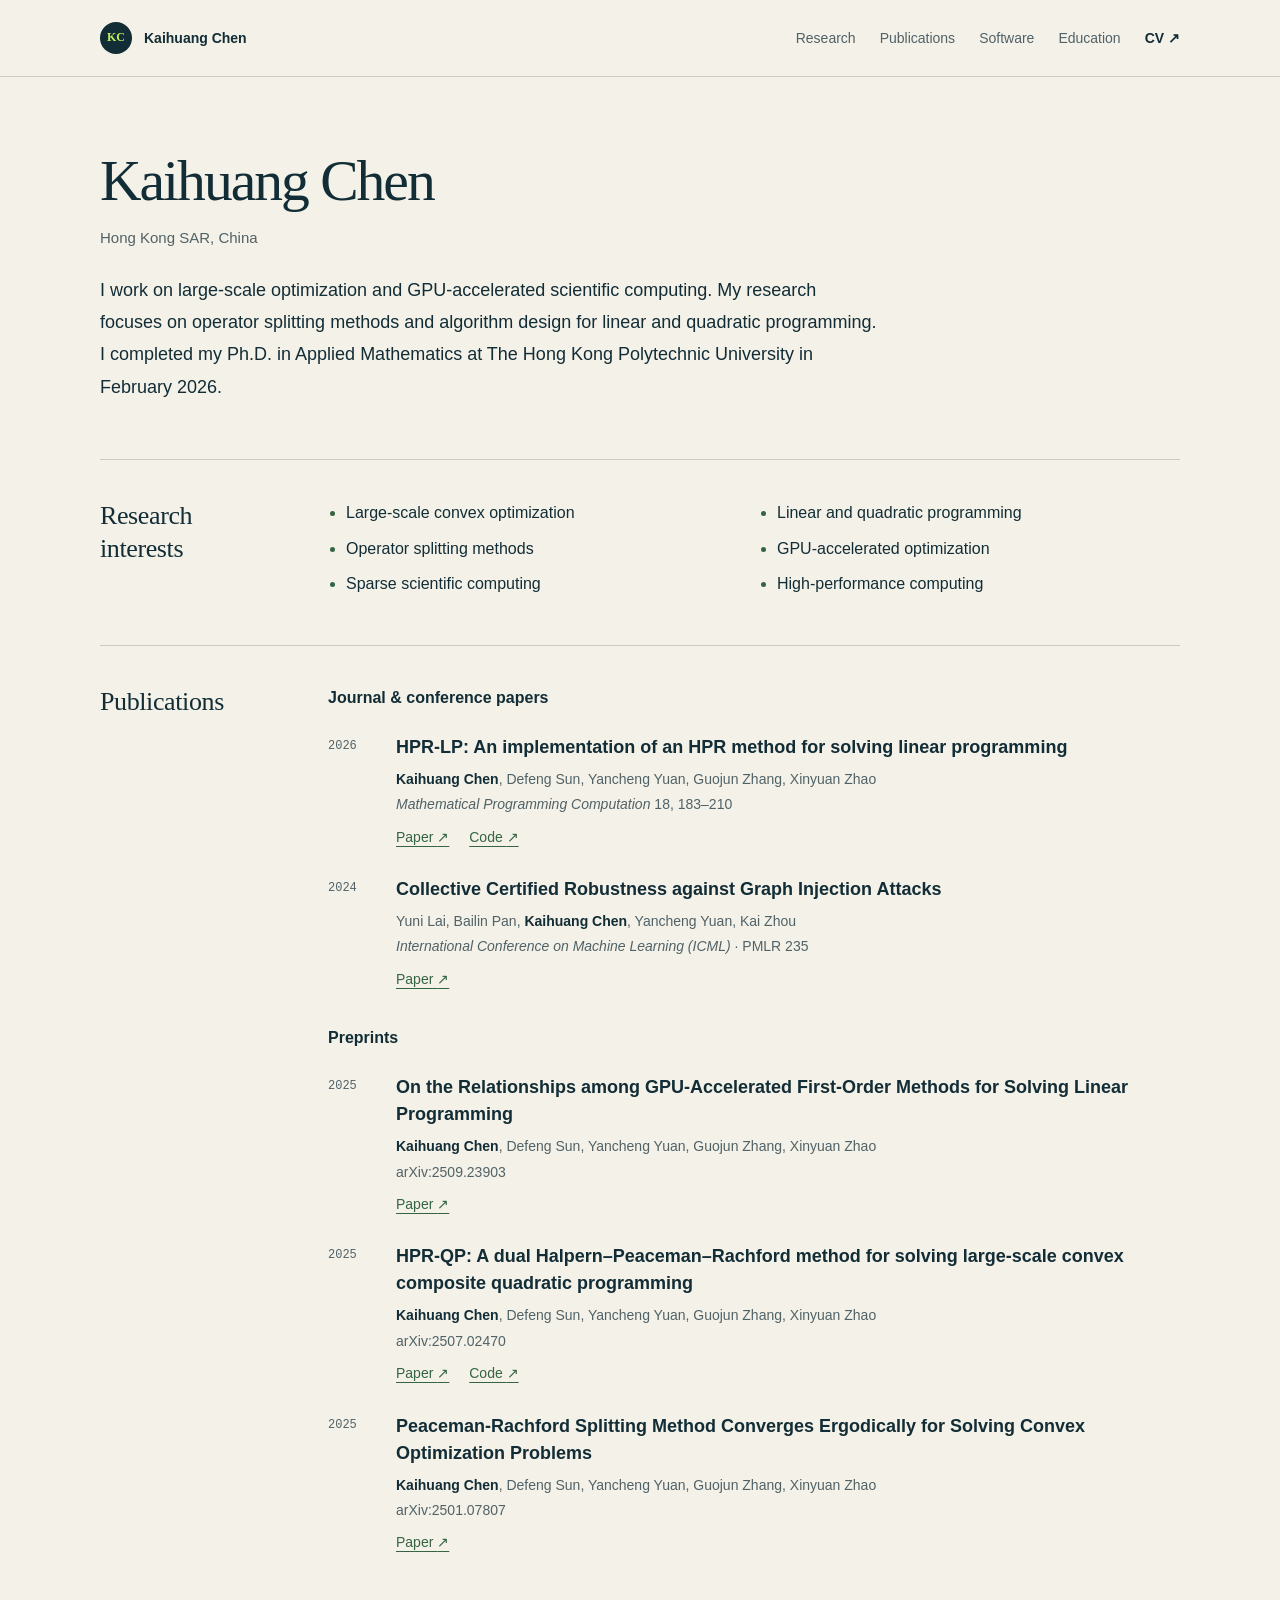
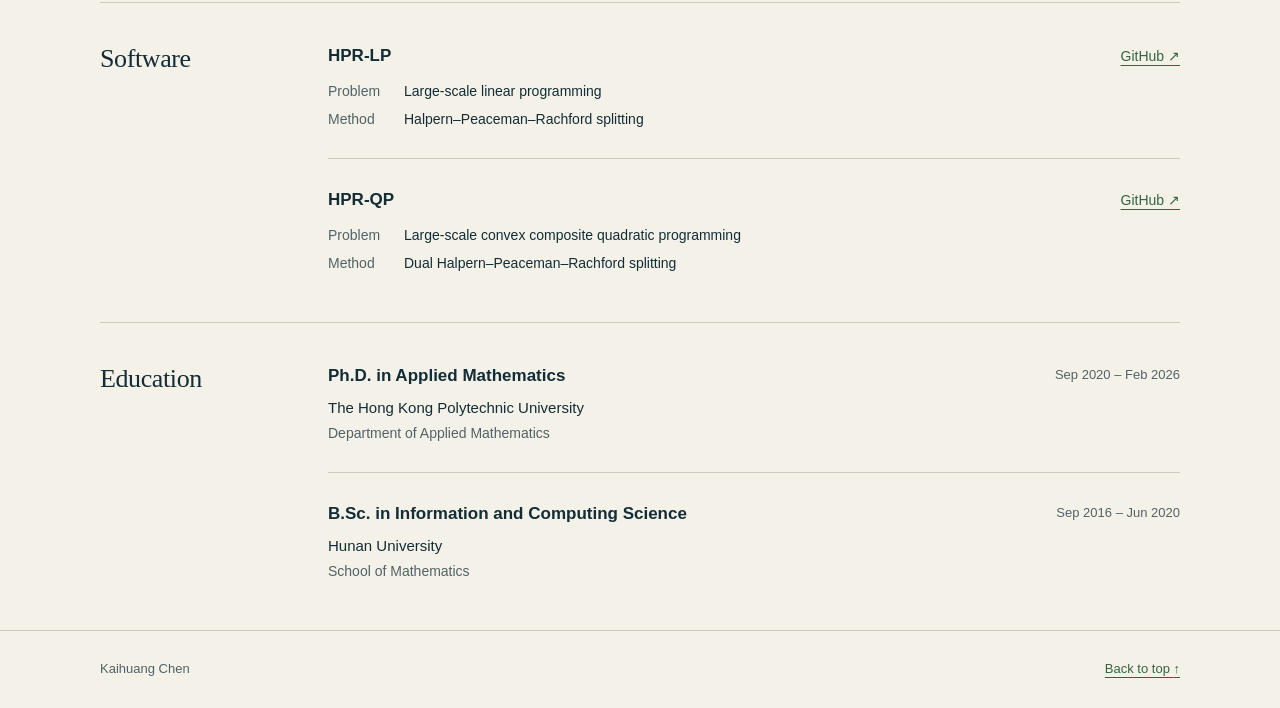
==== commit 5449691b: "Simplify academic website structure and remove section commentary" ====
--- a/index.html
+++ b/index.html
@@ -5,13 +5,13 @@
     <meta name="viewport" content="width=device-width, initial-scale=1" />
     <meta
       name="description"
-      content="Kaihuang Chen is an applied mathematician working on large-scale optimization, operator splitting methods, and GPU-accelerated scientific computing."
+      content="Kaihuang Chen — research in large-scale optimization, operator splitting methods, and GPU-accelerated scientific computing."
     />
     <meta name="theme-color" content="#f4f1e8" />
     <meta property="og:title" content="Kaihuang Chen — Applied Mathematics" />
     <meta
       property="og:description"
-      content="Research in large-scale optimization and GPU-accelerated scientific computing."
+      content="Research, publications, software, and education."
     />
     <meta property="og:type" content="website" />
     <title>Kaihuang Chen — Applied Mathematics &amp; Optimization</title>
@@ -31,281 +31,162 @@
           <a href="#research">Research</a>
           <a href="#publications">Publications</a>
           <a href="#software">Software</a>
-          <a href="#background">Background</a>
+          <a href="#education">Education</a>
+          <a class="nav-cv" href="assets/kaihuang-chen-cv.pdf">CV <span aria-hidden="true">↗</span></a>
         </nav>
-        <a class="nav-cv" href="assets/kaihuang-chen-cv.pdf">CV <span aria-hidden="true">↗</span></a>
       </div>
     </header>
 
-    <main id="main">
-      <section class="hero" id="top">
-        <div class="shell hero-grid">
-          <div class="hero-copy">
-            <p class="eyebrow"><span></span> Applied mathematician · Hong Kong</p>
-            <h1>Optimization methods<br />built for <em>scale.</em></h1>
-            <p class="hero-intro">
-              I design algorithms and GPU implementations for large-scale linear and quadratic
-              programming, connecting rigorous optimization theory with high-performance scientific
-              computing.
-            </p>
-            <div class="hero-actions">
-              <a class="button button-primary" href="#publications">Explore my research</a>
-              <a class="button button-secondary" href="assets/kaihuang-chen-cv.pdf">Download CV</a>
-            </div>
-          </div>
+    <main class="shell" id="main">
+      <section class="profile" id="top" aria-labelledby="profile-name">
+        <h1 id="profile-name">Kaihuang Chen</h1>
+        <p class="profile-location">Hong Kong SAR, China</p>
+        <p class="profile-bio">
+          I work on large-scale optimization and GPU-accelerated scientific computing. My research
+          focuses on operator splitting methods and algorithm design for linear and quadratic
+          programming. I completed my Ph.D. in Applied Mathematics at The Hong Kong Polytechnic
+          University in February 2026.
+        </p>
+      </section>
 
-          <div class="hero-visual" aria-label="Abstract visualization of an optimization landscape">
-            <svg viewBox="0 0 560 560" role="img" aria-labelledby="visual-title visual-desc">
-              <title id="visual-title">Optimization landscape</title>
-              <desc id="visual-desc">
-                Nested contours converge toward a solution point over a computational grid.
-              </desc>
-              <defs>
-                <linearGradient id="surface" x1="0" y1="0" x2="1" y2="1">
-                  <stop offset="0" stop-color="#163b46" />
-                  <stop offset="1" stop-color="#0d252e" />
-                </linearGradient>
-                <pattern id="grid" width="34" height="34" patternUnits="userSpaceOnUse">
-                  <path d="M34 0H0V34" fill="none" stroke="#f5f0e6" stroke-opacity=".09" />
-                </pattern>
-              </defs>
-              <rect width="560" height="560" rx="18" fill="url(#surface)" />
-              <rect width="560" height="560" rx="18" fill="url(#grid)" />
-              <g fill="none" stroke="#c4f05a" stroke-width="2">
-                <ellipse cx="307" cy="276" rx="202" ry="137" transform="rotate(-27 307 276)" opacity=".2" />
-                <ellipse cx="307" cy="276" rx="158" ry="104" transform="rotate(-27 307 276)" opacity=".36" />
-                <ellipse cx="307" cy="276" rx="112" ry="72" transform="rotate(-27 307 276)" opacity=".58" />
-                <ellipse cx="307" cy="276" rx="65" ry="39" transform="rotate(-27 307 276)" opacity=".9" />
-              </g>
-              <path
-                d="M86 450C154 416 176 373 215 365c44-9 41 43 85 18 30-17 24-74 55-91 26-15 50 14 80-23 20-25 26-68 38-102"
-                fill="none"
-                stroke="#f4f1e8"
-                stroke-width="3"
-                stroke-dasharray="7 10"
-                opacity=".86"
-              />
-              <g fill="#f4f1e8">
-                <circle cx="86" cy="450" r="5" />
-                <circle cx="215" cy="365" r="5" />
-                <circle cx="300" cy="383" r="5" />
-                <circle cx="355" cy="292" r="5" />
-              </g>
-              <circle cx="407" cy="231" r="13" fill="#c4f05a" />
-              <circle cx="407" cy="231" r="24" fill="none" stroke="#c4f05a" stroke-opacity=".36" />
-              <text x="46" y="61" fill="#f4f1e8" font-family="ui-monospace, monospace" font-size="13" opacity=".7">min  f(x)</text>
-              <text x="46" y="84" fill="#f4f1e8" font-family="ui-monospace, monospace" font-size="13" opacity=".7">s.t. Ax = b</text>
-              <text x="448" y="501" fill="#c4f05a" font-family="ui-monospace, monospace" font-size="12">x*</text>
-            </svg>
-            <p class="visual-caption"><span>01</span> Theory, implementation, and numerical experiments</p>
-          </div>
+      <section class="content-section" id="research" aria-labelledby="research-heading">
+        <h2 id="research-heading">Research interests</h2>
+        <ul class="interest-list">
+          <li>Large-scale convex optimization</li>
+          <li>Linear and quadratic programming</li>
+          <li>Operator splitting methods</li>
+          <li>GPU-accelerated optimization</li>
+          <li>Sparse scientific computing</li>
+          <li>High-performance computing</li>
+        </ul>
+      </section>
+
+      <section class="content-section" id="publications" aria-labelledby="publications-heading">
+        <h2 id="publications-heading">Publications</h2>
+        <div class="publication-groups">
+          <section class="publication-group" aria-labelledby="published-heading">
+            <h3 id="published-heading">Journal &amp; conference papers</h3>
+            <ol class="publication-list">
+              <li class="publication">
+                <span class="publication-year">2026</span>
+                <article aria-labelledby="paper-hprlp">
+                  <h4 id="paper-hprlp">HPR-LP: An implementation of an HPR method for solving linear programming</h4>
+                  <p class="authors"><strong>Kaihuang Chen</strong>, Defeng Sun, Yancheng Yuan, Guojun Zhang, Xinyuan Zhao</p>
+                  <p class="venue"><cite>Mathematical Programming Computation</cite> 18, 183–210</p>
+                  <div class="publication-links">
+                    <a href="https://doi.org/10.1007/s12532-025-00292-0" aria-label="HPR-LP paper">Paper <span aria-hidden="true">↗</span></a>
+                    <a href="https://github.com/PolyU-IOR/HPR-LP" aria-label="HPR-LP code">Code <span aria-hidden="true">↗</span></a>
+                  </div>
+                </article>
+              </li>
+              <li class="publication">
+                <span class="publication-year">2024</span>
+                <article aria-labelledby="paper-collective">
+                  <h4 id="paper-collective">Collective Certified Robustness against Graph Injection Attacks</h4>
+                  <p class="authors">Yuni Lai, Bailin Pan, <strong>Kaihuang Chen</strong>, Yancheng Yuan, Kai Zhou</p>
+                  <p class="venue"><cite>International Conference on Machine Learning (ICML)</cite> · PMLR 235</p>
+                  <div class="publication-links">
+                    <a href="https://proceedings.mlr.press/v235/lai24a.html" aria-label="Collective certified robustness paper">Paper <span aria-hidden="true">↗</span></a>
+                  </div>
+                </article>
+              </li>
+            </ol>
+          </section>
+
+          <section class="publication-group" aria-labelledby="preprints-heading">
+            <h3 id="preprints-heading">Preprints</h3>
+            <ol class="publication-list">
+              <li class="publication">
+                <span class="publication-year">2025</span>
+                <article aria-labelledby="paper-gpu-methods">
+                  <h4 id="paper-gpu-methods">On the Relationships among GPU-Accelerated First-Order Methods for Solving Linear Programming</h4>
+                  <p class="authors"><strong>Kaihuang Chen</strong>, Defeng Sun, Yancheng Yuan, Guojun Zhang, Xinyuan Zhao</p>
+                  <p class="venue">arXiv:2509.23903</p>
+                  <div class="publication-links">
+                    <a href="https://arxiv.org/abs/2509.23903" aria-label="GPU-accelerated first-order methods paper">Paper <span aria-hidden="true">↗</span></a>
+                  </div>
+                </article>
+              </li>
+              <li class="publication">
+                <span class="publication-year">2025</span>
+                <article aria-labelledby="paper-hprqp">
+                  <h4 id="paper-hprqp">HPR-QP: A dual Halpern–Peaceman–Rachford method for solving large-scale convex composite quadratic programming</h4>
+                  <p class="authors"><strong>Kaihuang Chen</strong>, Defeng Sun, Yancheng Yuan, Guojun Zhang, Xinyuan Zhao</p>
+                  <p class="venue">arXiv:2507.02470</p>
+                  <div class="publication-links">
+                    <a href="https://arxiv.org/abs/2507.02470" aria-label="HPR-QP paper">Paper <span aria-hidden="true">↗</span></a>
+                    <a href="https://github.com/PolyU-IOR/HPR-QP" aria-label="HPR-QP code">Code <span aria-hidden="true">↗</span></a>
+                  </div>
+                </article>
+              </li>
+              <li class="publication">
+                <span class="publication-year">2025</span>
+                <article aria-labelledby="paper-prs">
+                  <h4 id="paper-prs">Peaceman-Rachford Splitting Method Converges Ergodically for Solving Convex Optimization Problems</h4>
+                  <p class="authors"><strong>Kaihuang Chen</strong>, Defeng Sun, Yancheng Yuan, Guojun Zhang, Xinyuan Zhao</p>
+                  <p class="venue">arXiv:2501.07807</p>
+                  <div class="publication-links">
+                    <a href="https://arxiv.org/abs/2501.07807" aria-label="Peaceman-Rachford splitting paper">Paper <span aria-hidden="true">↗</span></a>
+                  </div>
+                </article>
+              </li>
+            </ol>
+          </section>
         </div>
       </section>
 
-      <section class="section research-section" id="research">
-        <div class="shell section-grid">
-          <div class="section-heading">
-            <p class="section-index">01 / Research</p>
-            <h2>From convergence theory to computational scale.</h2>
-          </div>
-          <div class="research-content">
-            <p class="lead">
-              My doctoral research focuses on scalable algorithms for large optimization models,
-              with an emphasis on operator splitting methods and modern GPU architectures.
-            </p>
-            <div class="focus-grid">
-              <article>
-                <span class="focus-number">01</span>
-                <h3>Numerical optimization</h3>
-                <p>First-order and operator splitting methods for linear, quadratic, and convex optimization.</p>
-              </article>
-              <article>
-                <span class="focus-number">02</span>
-                <h3>GPU computing</h3>
-                <p>High-throughput implementations designed for large sparse instances and stringent tolerances.</p>
-              </article>
-              <article>
-                <span class="focus-number">03</span>
-                <h3>Scalable solvers</h3>
-                <p>Open software and careful benchmarking that connect theoretical advances to practical performance.</p>
-              </article>
+      <section class="content-section" id="software" aria-labelledby="software-heading">
+        <h2 id="software-heading">Software</h2>
+        <div class="software-list">
+          <article class="software-entry" aria-labelledby="software-hprlp">
+            <div>
+              <h3 id="software-hprlp">HPR-LP</h3>
+              <dl>
+                <div><dt>Problem</dt><dd>Large-scale linear programming</dd></div>
+                <div><dt>Method</dt><dd>Halpern–Peaceman–Rachford splitting</dd></div>
+              </dl>
             </div>
-          </div>
+            <a class="repository-link" href="https://github.com/PolyU-IOR/HPR-LP" aria-label="HPR-LP repository">GitHub <span aria-hidden="true">↗</span></a>
+          </article>
+          <article class="software-entry" aria-labelledby="software-hprqp">
+            <div>
+              <h3 id="software-hprqp">HPR-QP</h3>
+              <dl>
+                <div><dt>Problem</dt><dd>Large-scale convex composite quadratic programming</dd></div>
+                <div><dt>Method</dt><dd>Dual Halpern–Peaceman–Rachford splitting</dd></div>
+              </dl>
+            </div>
+            <a class="repository-link" href="https://github.com/PolyU-IOR/HPR-QP" aria-label="HPR-QP repository">GitHub <span aria-hidden="true">↗</span></a>
+          </article>
         </div>
       </section>
 
-      <section class="section publications-section" id="publications">
-        <div class="shell">
-          <div class="section-heading split-heading">
+      <section class="content-section" id="education" aria-labelledby="education-heading">
+        <h2 id="education-heading">Education</h2>
+        <div class="education-list">
+          <article class="education-entry">
             <div>
-              <p class="section-index">02 / Publications</p>
-              <h2>Selected work</h2>
+              <h3>Ph.D. in Applied Mathematics</h3>
+              <p>The Hong Kong Polytechnic University</p>
+              <p class="department">Department of Applied Mathematics</p>
             </div>
-            <p>Linear and quadratic programming, splitting methods, and certified robustness.</p>
-          </div>
-
-          <ol class="publication-list">
-            <li class="publication">
-              <div class="publication-year">2026</div>
-              <div class="publication-body">
-                <div class="publication-meta"><span>Journal article</span><span>Mathematical Programming Computation 18</span></div>
-                <h3>HPR-LP: An implementation of an HPR method for solving linear programming</h3>
-                <p class="authors"><strong>Kaihuang Chen</strong>, Defeng Sun, Yancheng Yuan, Guojun Zhang, Xinyuan Zhao</p>
-                <div class="publication-links">
-                  <a href="https://doi.org/10.1007/s12532-025-00292-0">Paper <span aria-hidden="true">↗</span></a>
-                  <a href="https://github.com/PolyU-IOR/HPR-LP">Code <span aria-hidden="true">↗</span></a>
-                </div>
-              </div>
-            </li>
-
-            <li class="publication">
-              <div class="publication-year">2025</div>
-              <div class="publication-body">
-                <div class="publication-meta"><span>Preprint</span><span>arXiv:2509.23903</span></div>
-                <h3>On the Relationships among GPU-Accelerated First-Order Methods for Solving Linear Programming</h3>
-                <p class="authors"><strong>Kaihuang Chen</strong>, Defeng Sun, Yancheng Yuan, Guojun Zhang, Xinyuan Zhao</p>
-                <div class="publication-links">
-                  <a href="https://arxiv.org/abs/2509.23903">Paper <span aria-hidden="true">↗</span></a>
-                </div>
-              </div>
-            </li>
-
-            <li class="publication">
-              <div class="publication-year">2025</div>
-              <div class="publication-body">
-                <div class="publication-meta"><span>Preprint</span><span>arXiv:2507.02470</span></div>
-                <h3>HPR-QP: A dual Halpern–Peaceman–Rachford method for solving large-scale convex composite quadratic programming</h3>
-                <p class="authors"><strong>Kaihuang Chen</strong>, Defeng Sun, Yancheng Yuan, Guojun Zhang, Xinyuan Zhao</p>
-                <div class="publication-links">
-                  <a href="https://arxiv.org/abs/2507.02470">Paper <span aria-hidden="true">↗</span></a>
-                  <a href="https://github.com/PolyU-IOR/HPR-QP">Code <span aria-hidden="true">↗</span></a>
-                </div>
-              </div>
-            </li>
-
-            <li class="publication">
-              <div class="publication-year">2025</div>
-              <div class="publication-body">
-                <div class="publication-meta"><span>Preprint</span><span>arXiv:2501.07807</span></div>
-                <h3>Peaceman-Rachford Splitting Method Converges Ergodically for Solving Convex Optimization Problems</h3>
-                <p class="authors"><strong>Kaihuang Chen</strong>, Defeng Sun, Yancheng Yuan, Guojun Zhang, Xinyuan Zhao</p>
-                <div class="publication-links">
-                  <a href="https://arxiv.org/abs/2501.07807">Paper <span aria-hidden="true">↗</span></a>
-                </div>
-              </div>
-            </li>
-
-            <li class="publication">
-              <div class="publication-year">2024</div>
-              <div class="publication-body">
-                <div class="publication-meta"><span>Conference</span><span>ICML 2024 · PMLR 235</span></div>
-                <h3>Collective Certified Robustness against Graph Injection Attacks</h3>
-                <p class="authors">Yuni Lai, Bailin Pan, <strong>Kaihuang Chen</strong>, Yancheng Yuan, Kai Zhou</p>
-                <div class="publication-links">
-                  <a href="https://proceedings.mlr.press/v235/lai24a.html">Paper <span aria-hidden="true">↗</span></a>
-                </div>
-              </div>
-            </li>
-          </ol>
+            <p class="education-dates"><time datetime="2020-09">Sep 2020</time> – <time datetime="2026-02">Feb 2026</time></p>
+          </article>
+          <article class="education-entry">
+            <div>
+              <h3>B.Sc. in Information and Computing Science</h3>
+              <p>Hunan University</p>
+              <p class="department">School of Mathematics</p>
+            </div>
+            <p class="education-dates"><time datetime="2016-09">Sep 2016</time> – <time datetime="2020-06">Jun 2020</time></p>
+          </article>
         </div>
       </section>
-
-      <section class="section software-section" id="software">
-        <div class="shell">
-          <div class="section-heading split-heading light-heading">
-            <div>
-              <p class="section-index">03 / Software</p>
-              <h2>Research, made executable.</h2>
-            </div>
-            <p>Open-source Julia and CUDA implementations for large-scale optimization experiments.</p>
-          </div>
-
-          <div class="project-grid">
-            <article class="project-card">
-              <div class="project-topline"><span>Linear programming</span><span>Julia · GPU</span></div>
-              <h3>HPR-LP</h3>
-              <p>
-                A GPU solver for large-scale linear programs, pairing a Halpern–Peaceman–Rachford
-                method with adaptive restart and penalty parameter updates.
-              </p>
-              <ul>
-                <li>Large sparse LP instances</li>
-                <li>Large-scale benchmark suite</li>
-                <li>High-accuracy numerical experiments</li>
-              </ul>
-              <a class="project-link" href="https://github.com/PolyU-IOR/HPR-LP">
-                View repository <span aria-hidden="true">↗</span>
-              </a>
-            </article>
-
-            <article class="project-card project-card-accent">
-              <div class="project-topline"><span>Quadratic programming</span><span>Julia · CUDA</span></div>
-              <h3>HPR-QP</h3>
-              <p>
-                A dual HPR framework for large-scale convex composite quadratic programming,
-                designed around efficient range-space updates and GPU scalability.
-              </p>
-              <ul>
-                <li>Restricted Wolfe dual formulation</li>
-                <li>Adaptive practical enhancements</li>
-                <li>Scalable sparse computation</li>
-              </ul>
-              <a class="project-link" href="https://github.com/PolyU-IOR/HPR-QP">
-                View repository <span aria-hidden="true">↗</span>
-              </a>
-            </article>
-          </div>
-        </div>
-      </section>
-
-      <section class="section background-section" id="background">
-        <div class="shell section-grid">
-          <div class="section-heading">
-            <p class="section-index">04 / Background</p>
-            <h2>Mathematics with a computational point of view.</h2>
-          </div>
-          <div>
-            <div class="timeline">
-              <article>
-                <div class="timeline-year">2020—2026</div>
-                <div>
-                  <h3>Ph.D. in Applied Mathematics</h3>
-                  <p>The Hong Kong Polytechnic University</p>
-                  <span>Department of Applied Mathematics</span>
-                </div>
-              </article>
-              <article>
-                <div class="timeline-year">2016—2020</div>
-                <div>
-                  <h3>B.Sc. in Information and Computing Science</h3>
-                  <p>Hunan University</p>
-                  <span>School of Mathematics</span>
-                </div>
-              </article>
-            </div>
-
-            <div class="skills-block">
-              <div>
-                <h3>Methods &amp; domains</h3>
-                <p>LP · QP · operator splitting · sparse linear algebra · GPU computing</p>
-              </div>
-            </div>
-          </div>
-        </div>
-      </section>
-
     </main>
 
     <footer class="site-footer">
-      <div class="shell footer-grid">
-        <div>
-          <strong>Kaihuang Chen</strong>
-          <p>Large-scale optimization &amp; GPU scientific computing</p>
-        </div>
-        <div class="footer-location">
-          <span>Based in</span>
-          <p>Hong Kong SAR, China</p>
-        </div>
+      <div class="shell footer-inner">
+        <span>Kaihuang Chen</span>
         <a href="#top">Back to top <span aria-hidden="true">↑</span></a>
       </div>
     </footer>
--- a/assets/styles.css
+++ b/assets/styles.css
@@ -1,17 +1,14 @@
 :root {
   --paper: #f4f1e8;
-  --paper-deep: #e9e4d8;
   --ink: #122d36;
-  --ink-soft: #4d6267;
-  --dark: #0e2932;
-  --dark-soft: #173b46;
-  --line: #c9c5ba;
+  --muted: #516267;
+  --line: #ccc9bf;
+  --accent: #356443;
   --acid: #c4f05a;
-  --white: #fffdf8;
   --serif: "Iowan Old Style", "Palatino Linotype", Palatino, "Times New Roman", serif;
-  --sans: Inter, "Helvetica Neue", Arial, sans-serif;
+  --sans: "Helvetica Neue", Arial, sans-serif;
   --mono: "SFMono-Regular", Consolas, "Liberation Mono", monospace;
-  --shell: min(1180px, calc(100% - 48px));
+  --shell: min(1080px, calc(100% - 64px));
 }
 
 * {
@@ -20,6 +17,7 @@
 
 html {
   scroll-behavior: smooth;
+  scroll-padding-top: 104px;
 }
 
 body {
@@ -33,19 +31,23 @@
 }
 
 a {
-  color: inherit;
-  text-decoration: none;
+  color: var(--accent);
+  text-underline-offset: 4px;
+  text-decoration-thickness: 1px;
+}
+
+a:hover {
+  color: var(--ink);
 }
 
 a:focus-visible {
-  outline: 3px solid var(--acid);
-  outline-offset: 4px;
-}
-
-img,
-svg {
-  display: block;
-  max-width: 100%;
+  outline: 2px solid var(--accent);
+  outline-offset: 5px;
+}
+
+.shell {
+  width: var(--shell);
+  margin-inline: auto;
 }
 
 .skip-link {
@@ -56,32 +58,27 @@
   padding: 10px 14px;
   transform: translateY(-160%);
   background: var(--acid);
-  color: var(--dark);
+  color: var(--ink);
   font-weight: 700;
 }
 
 .skip-link:focus {
   transform: translateY(0);
-}
-
-.shell {
-  width: var(--shell);
-  margin-inline: auto;
 }
 
 .site-header {
   position: sticky;
   top: 0;
   z-index: 50;
-  border-bottom: 1px solid rgba(18, 45, 54, 0.16);
-  background: rgba(244, 241, 232, 0.92);
-  backdrop-filter: blur(14px);
+  border-bottom: 1px solid var(--line);
+  background: rgba(244, 241, 232, 0.97);
 }
 
 .nav-wrap {
-  display: grid;
-  grid-template-columns: 1fr auto 1fr;
+  display: flex;
   align-items: center;
+  justify-content: space-between;
+  gap: 24px;
   min-height: 76px;
 }
 
@@ -89,17 +86,18 @@
   display: inline-flex;
   align-items: center;
   gap: 12px;
-  width: max-content;
+  flex-shrink: 0;
+  color: var(--ink);
   font-size: 14px;
   font-weight: 700;
-  letter-spacing: 0.01em;
+  text-decoration: none;
 }
 
 .wordmark-mark {
   display: grid;
   place-items: center;
-  width: 34px;
-  height: 34px;
+  width: 32px;
+  height: 32px;
   border-radius: 50%;
   background: var(--ink);
   color: var(--acid);
@@ -109,611 +107,323 @@
 
 .site-nav {
   display: flex;
-  gap: 30px;
-  color: var(--ink-soft);
+  align-items: center;
+  flex-wrap: wrap;
+  gap: 24px;
+  font-size: 14px;
+}
+
+.site-nav a {
+  padding-block: 8px;
+  color: var(--muted);
+  text-decoration: none;
+}
+
+.site-nav a:hover {
+  color: var(--accent);
+  text-decoration: underline;
+}
+
+.site-nav .nav-cv {
+  color: var(--ink);
+  font-weight: 700;
+}
+
+.profile {
+  max-width: 850px;
+  padding: 72px 0 56px;
+}
+
+h1 {
+  margin: 0;
+  font-family: var(--serif);
+  font-size: clamp(40px, 4.5vw, 58px);
+  font-weight: 500;
+  letter-spacing: -0.035em;
+  line-height: 1.12;
+}
+
+.profile-location {
+  margin: 12px 0 24px;
+  color: var(--muted);
+  font-size: 15px;
+}
+
+.profile-bio {
+  margin: 0;
+  max-width: 780px;
+  font-size: 18px;
+  line-height: 1.8;
+}
+
+.content-section {
+  display: grid;
+  grid-template-columns: 180px minmax(0, 1fr);
+  gap: 48px;
+  padding: 40px 0 48px;
+  border-top: 1px solid var(--line);
+}
+
+h2 {
+  margin: 0;
+  font-family: var(--serif);
+  font-size: 26px;
+  font-weight: 500;
+  letter-spacing: -0.015em;
+  line-height: 1.25;
+}
+
+.interest-list {
+  display: grid;
+  grid-template-columns: repeat(2, minmax(0, 1fr));
+  gap: 10px 28px;
+  margin: 0;
+  padding-left: 18px;
+}
+
+.interest-list li::marker {
+  color: var(--accent);
+}
+
+.publication-group + .publication-group {
+  margin-top: 36px;
+}
+
+.publication-group > h3 {
+  margin: 0 0 24px;
+  font-size: 16px;
+  font-weight: 600;
+  line-height: 1.5;
+}
+
+.publication-list {
+  display: grid;
+  gap: 28px;
+  margin: 0;
+  padding: 0;
+  list-style: none;
+}
+
+.publication {
+  display: grid;
+  grid-template-columns: 48px minmax(0, 1fr);
+  gap: 20px;
+}
+
+.publication-year {
+  padding-top: 3px;
+  color: var(--muted);
+  font-family: var(--mono);
+  font-size: 12px;
+}
+
+.publication h4 {
+  margin: 0;
+  font-size: 18px;
+  font-weight: 600;
+  line-height: 1.5;
+}
+
+.authors,
+.venue {
+  margin: 7px 0 0;
+  color: var(--muted);
+  font-size: 14px;
+  line-height: 1.6;
+}
+
+.authors strong {
+  color: var(--ink);
+  font-weight: 600;
+}
+
+.venue {
+  margin-top: 3px;
+}
+
+.publication-links {
+  display: flex;
+  flex-wrap: wrap;
+  gap: 20px;
+  margin-top: 10px;
+  font-size: 14px;
+}
+
+.software-list,
+.education-list {
+  display: grid;
+  gap: 28px;
+}
+
+.software-entry,
+.education-entry {
+  display: grid;
+  grid-template-columns: minmax(0, 1fr) auto;
+  align-items: start;
+  gap: 24px;
+}
+
+.software-entry + .software-entry,
+.education-entry + .education-entry {
+  padding-top: 28px;
+  border-top: 1px solid var(--line);
+}
+
+.software-entry h3,
+.education-entry h3 {
+  margin: 0;
+  font-size: 17px;
+  font-weight: 600;
+  line-height: 1.5;
+}
+
+.software-entry dl {
+  display: grid;
+  gap: 5px;
+  margin: 12px 0 0;
+  font-size: 14px;
+}
+
+.software-entry dl > div {
+  display: grid;
+  grid-template-columns: 64px minmax(0, 1fr);
+  gap: 12px;
+}
+
+.software-entry dt {
+  color: var(--muted);
+}
+
+.software-entry dd {
+  margin: 0;
+}
+
+.repository-link {
+  margin-top: 2px;
+  font-size: 14px;
+  white-space: nowrap;
+}
+
+.education-entry p {
+  margin: 7px 0 0;
+  font-size: 15px;
+}
+
+.education-entry .department {
+  margin-top: 2px;
+  color: var(--muted);
+  font-size: 14px;
+}
+
+.education-entry .education-dates {
+  margin: 2px 0 0;
+  color: var(--muted);
   font-size: 13px;
-}
-
-.site-nav a,
-.nav-cv,
-.publication-links a,
-.project-link,
-.site-footer a {
-  transition: color 180ms ease;
-}
-
-.site-nav a:hover,
-.nav-cv:hover,
-.publication-links a:hover,
-.site-footer a:hover {
-  color: #5c7719;
-}
-
-.nav-cv {
-  justify-self: end;
-  font-size: 13px;
-  font-weight: 700;
-}
-
-.hero {
-  padding: 90px 0 0;
-}
-
-.hero-grid {
-  display: grid;
-  grid-template-columns: minmax(0, 1.08fr) minmax(360px, 0.72fr);
-  gap: clamp(50px, 8vw, 115px);
-  align-items: center;
-}
-
-.eyebrow,
-.section-index {
-  margin: 0 0 24px;
-  font-family: var(--mono);
-  font-size: 11px;
-  font-weight: 700;
-  letter-spacing: 0.13em;
-  text-transform: uppercase;
-}
-
-.eyebrow {
+  white-space: nowrap;
+}
+
+.site-footer {
+  border-top: 1px solid var(--line);
+}
+
+.footer-inner {
   display: flex;
   align-items: center;
-  gap: 10px;
-  color: var(--ink-soft);
-}
-
-.eyebrow span {
-  width: 8px;
-  height: 8px;
-  border-radius: 50%;
-  background: var(--acid);
-  box-shadow: 0 0 0 4px rgba(196, 240, 90, 0.2);
-}
-
-.hero h1,
-.section-heading h2 {
-  margin: 0;
-  font-family: var(--serif);
-  font-weight: 500;
-  letter-spacing: -0.045em;
-  line-height: 0.98;
-}
-
-.hero h1 {
-  max-width: 680px;
-  font-size: clamp(48px, 5.6vw, 82px);
-}
-
-.hero h1 em {
-  color: #5c7719;
-  font-weight: 500;
-}
-
-.hero-intro {
-  max-width: 660px;
-  margin: 34px 0 0;
-  color: var(--ink-soft);
-  font-size: clamp(17px, 1.6vw, 20px);
-  line-height: 1.7;
-}
-
-.hero-actions {
-  display: flex;
-  flex-wrap: wrap;
-  gap: 12px;
-  margin-top: 38px;
-}
-
-.button {
-  display: inline-flex;
-  align-items: center;
-  justify-content: center;
-  min-height: 52px;
-  padding: 0 23px;
-  border: 1px solid var(--ink);
+  justify-content: space-between;
+  gap: 24px;
+  padding-block: 28px;
+  color: var(--muted);
   font-size: 13px;
-  font-weight: 700;
-  transition: background 180ms ease, color 180ms ease, transform 180ms ease;
-}
-
-.button:hover {
-  transform: translateY(-2px);
-}
-
-.button-primary {
-  background: var(--ink);
-  color: var(--white);
-}
-
-.button-primary:hover {
-  background: var(--dark-soft);
-}
-
-.button-secondary:hover {
-  background: var(--paper-deep);
-}
-
-.hero-visual {
-  width: 100%;
-}
-
-.hero-visual svg {
-  box-shadow: 0 28px 60px rgba(14, 41, 50, 0.16);
-}
-
-.visual-caption {
-  display: flex;
-  gap: 20px;
-  margin: 16px 0 0;
-  color: var(--ink-soft);
-  font-family: var(--mono);
-  font-size: 10px;
-  letter-spacing: 0.05em;
-  text-transform: uppercase;
-}
-
-.visual-caption span {
-  color: #5c7719;
-}
-
-.section {
-  padding: 130px 0;
-}
-
-.section-grid {
-  display: grid;
-  grid-template-columns: minmax(280px, 0.72fr) minmax(0, 1.28fr);
-  gap: clamp(60px, 10vw, 150px);
-}
-
-.section-index {
-  color: #657d2b;
-}
-
-.section-heading h2 {
-  max-width: 560px;
-  font-size: clamp(43px, 5vw, 68px);
-}
-
-.lead {
-  margin: 0;
-  font-family: var(--serif);
-  font-size: clamp(25px, 2.8vw, 37px);
-  letter-spacing: -0.025em;
-  line-height: 1.28;
-}
-
-.focus-grid {
-  display: grid;
-  grid-template-columns: repeat(3, 1fr);
-  gap: 26px;
-  margin-top: 65px;
-}
-
-.focus-grid article {
-  padding-top: 18px;
-  border-top: 2px solid var(--ink);
-}
-
-.focus-number {
-  display: block;
-  margin-bottom: 42px;
-  color: #657d2b;
-  font-family: var(--mono);
-  font-size: 10px;
-}
-
-.focus-grid h3,
-.timeline h3,
-.skills-block h3 {
-  margin: 0;
-  font-size: 15px;
-}
-
-.focus-grid p {
-  margin: 12px 0 0;
-  color: var(--ink-soft);
-  font-size: 13px;
-  line-height: 1.65;
-}
-
-.publications-section {
-  background: var(--white);
-}
-
-.split-heading {
-  display: flex;
-  align-items: end;
-  justify-content: space-between;
-  gap: 60px;
-  margin-bottom: 65px;
-}
-
-.split-heading > p {
-  max-width: 390px;
-  margin: 0 0 5px;
-  color: var(--ink-soft);
-  font-size: 14px;
-}
-
-.publication-list {
-  margin: 0;
-  padding: 0;
-  border-top: 1px solid var(--line);
-  list-style: none;
-}
-
-.publication {
-  display: grid;
-  grid-template-columns: 100px 1fr;
-  gap: 38px;
-  padding: 38px 0 42px;
-  border-bottom: 1px solid var(--line);
-}
-
-.publication-year {
-  padding-top: 2px;
-  color: #657d2b;
-  font-family: var(--mono);
-  font-size: 13px;
-}
-
-.publication-meta {
-  display: flex;
-  flex-wrap: wrap;
-  gap: 10px 18px;
-  margin-bottom: 13px;
-  color: var(--ink-soft);
-  font-family: var(--mono);
-  font-size: 10px;
-  letter-spacing: 0.05em;
-  text-transform: uppercase;
-}
-
-.publication-meta span:first-child {
-  color: #5c7719;
-}
-
-.publication-meta span + span::before {
-  margin-right: 18px;
-  content: "·";
-}
-
-.publication h3 {
-  max-width: 940px;
-  margin: 0;
-  font-family: var(--serif);
-  font-size: clamp(23px, 2.6vw, 34px);
-  font-weight: 500;
-  letter-spacing: -0.02em;
-  line-height: 1.24;
-}
-
-.authors {
-  margin: 14px 0 0;
-  color: var(--ink-soft);
-  font-size: 13px;
-}
-
-.authors strong {
-  color: var(--ink);
-}
-
-.publication-links {
-  display: flex;
-  gap: 24px;
-  margin-top: 22px;
-}
-
-.publication-links a,
-.project-link {
-  font-family: var(--mono);
-  font-size: 11px;
-  font-weight: 700;
-  letter-spacing: 0.04em;
-  text-transform: uppercase;
-}
-
-.software-section {
-  background: var(--dark);
-  color: var(--white);
-}
-
-.light-heading .section-index,
-.software-section .section-index {
-  color: var(--acid);
-}
-
-.light-heading > p {
-  color: rgba(255, 253, 248, 0.65);
-}
-
-.project-grid {
-  display: grid;
-  grid-template-columns: 1fr 1fr;
-  gap: 18px;
-}
-
-.project-card {
-  display: flex;
-  min-height: 510px;
-  flex-direction: column;
-  padding: clamp(28px, 4vw, 52px);
-  border: 1px solid rgba(255, 255, 255, 0.2);
-  background: var(--dark-soft);
-}
-
-.project-card-accent {
-  background: #1f473d;
-}
-
-.project-topline {
-  display: flex;
-  justify-content: space-between;
-  gap: 20px;
-  color: rgba(255, 253, 248, 0.66);
-  font-family: var(--mono);
-  font-size: 10px;
-  text-transform: uppercase;
-}
-
-.project-card h3 {
-  margin: 68px 0 18px;
-  font-family: var(--serif);
-  font-size: clamp(52px, 6vw, 78px);
-  font-weight: 500;
-  letter-spacing: -0.05em;
-  line-height: 1;
-}
-
-.project-card > p {
-  max-width: 520px;
-  margin: 0;
-  color: rgba(255, 253, 248, 0.76);
-  font-size: 14px;
-}
-
-.project-card ul {
-  display: flex;
-  flex-wrap: wrap;
-  gap: 8px;
-  margin: 30px 0 45px;
-  padding: 0;
-  list-style: none;
-}
-
-.project-card li {
-  padding: 6px 9px;
-  border: 1px solid rgba(255, 255, 255, 0.22);
-  color: rgba(255, 253, 248, 0.72);
-  font-family: var(--mono);
-  font-size: 9px;
-  text-transform: uppercase;
-}
-
-.project-link {
-  width: max-content;
-  margin-top: auto;
-  padding-bottom: 5px;
-  border-bottom: 1px solid var(--acid);
-  color: var(--acid);
-}
-
-.project-link:hover {
-  color: var(--white);
-}
-
-.timeline {
-  border-top: 1px solid var(--line);
-}
-
-.timeline article {
-  display: grid;
-  grid-template-columns: 145px 1fr;
-  gap: 25px;
-  padding: 28px 0 32px;
-  border-bottom: 1px solid var(--line);
-}
-
-.timeline-year {
-  color: #657d2b;
-  font-family: var(--mono);
-  font-size: 11px;
-}
-
-.timeline p {
-  margin: 6px 0 0;
-  color: var(--ink-soft);
-  font-size: 14px;
-}
-
-.timeline span {
-  color: var(--ink-soft);
-  font-size: 12px;
-}
-
-.skills-block {
-  display: grid;
-  grid-template-columns: 1fr;
-  gap: 50px;
-  margin-top: 55px;
-}
-
-.skills-block h3 {
-  margin-bottom: 10px;
-  color: #657d2b;
-  font-family: var(--mono);
-  font-size: 10px;
-  letter-spacing: 0.08em;
-  text-transform: uppercase;
-}
-
-.skills-block p {
-  margin: 0;
-  font-family: var(--serif);
-  font-size: 21px;
-  line-height: 1.45;
-}
-
-.site-footer {
-  padding: 48px 0;
-  background: var(--dark);
-  color: var(--white);
-}
-
-.footer-grid {
-  display: grid;
-  grid-template-columns: 1.3fr 1fr auto;
-  align-items: end;
-  gap: 30px;
-}
-
-.site-footer strong {
-  font-family: var(--serif);
-  font-size: 20px;
-  font-weight: 500;
-}
-
-.site-footer p {
-  margin: 5px 0 0;
-  color: rgba(255, 253, 248, 0.57);
-  font-size: 11px;
-}
-
-.footer-location span {
-  color: var(--acid);
-  font-family: var(--mono);
-  font-size: 9px;
-  text-transform: uppercase;
-}
-
-.site-footer a {
-  font-family: var(--mono);
-  font-size: 10px;
-  text-transform: uppercase;
-}
-
-@media (max-width: 950px) {
+}
+
+@media (max-width: 900px) {
+  .content-section {
+    grid-template-columns: 145px minmax(0, 1fr);
+    gap: 32px;
+  }
+
+  .site-nav {
+    gap: 16px;
+  }
+
+  .education-entry {
+    grid-template-columns: minmax(0, 1fr);
+    gap: 4px;
+  }
+}
+
+@media (max-width: 680px) {
+  :root {
+    --shell: calc(100% - 40px);
+  }
+
+  html {
+    scroll-padding-top: 132px;
+  }
+
   .nav-wrap {
-    grid-template-columns: 1fr auto;
+    flex-direction: column;
+    align-items: start;
+    gap: 4px;
+    padding: 14px 0 8px;
   }
 
   .site-nav {
-    display: none;
-  }
-
-  .hero-grid {
-    grid-template-columns: 1fr;
-  }
-
-  .hero-copy {
-    max-width: 800px;
-  }
-
-  .hero-visual {
-    max-width: 600px;
-  }
-
-  .section-grid {
-    grid-template-columns: 1fr;
-    gap: 55px;
-  }
-
-  .section-heading h2 {
-    max-width: 740px;
-  }
-
-}
-
-@media (max-width: 720px) {
-  :root {
-    --shell: min(100% - 28px, 1180px);
-  }
-
-  .nav-wrap {
-    min-height: 66px;
-  }
-
-  .wordmark > span:last-child {
-    display: none;
-  }
-
-  .hero {
-    padding-top: 65px;
-  }
-
-  .hero h1 {
-    font-size: clamp(44px, 12vw, 62px);
-  }
-
-  .hero-intro {
-    margin-top: 26px;
-  }
-
-  .hero-actions {
-    align-items: stretch;
-    flex-direction: column;
-  }
-
-  .hero-actions .button {
+    justify-content: space-between;
+    gap: 6px 16px;
     width: 100%;
-  }
-
-  .section {
-    padding: 90px 0;
-  }
-
-  .focus-grid,
-  .project-grid,
-  .skills-block {
-    grid-template-columns: 1fr;
-  }
-
-  .focus-grid {
-    gap: 32px;
-    margin-top: 45px;
-  }
-
-  .focus-number {
-    margin-bottom: 24px;
-  }
-
-  .split-heading {
-    align-items: flex-start;
-    flex-direction: column;
+    font-size: 13px;
+  }
+
+  .profile {
+    padding: 44px 0 36px;
+  }
+
+  .profile-location {
+    margin-bottom: 20px;
+  }
+
+  .profile-bio {
+    font-size: 16px;
+    line-height: 1.75;
+  }
+
+  .content-section {
+    grid-template-columns: minmax(0, 1fr);
     gap: 24px;
-    margin-bottom: 45px;
+    padding: 32px 0 36px;
+  }
+
+  h2 {
+    font-size: 25px;
+  }
+
+  .interest-list {
+    grid-template-columns: minmax(0, 1fr);
+    gap: 7px;
   }
 
   .publication {
-    grid-template-columns: 1fr;
+    grid-template-columns: minmax(0, 1fr);
+    gap: 5px;
+  }
+
+  .publication h4 {
+    font-size: 17px;
+  }
+
+  .software-entry {
+    grid-template-columns: minmax(0, 1fr);
     gap: 12px;
   }
 
-  .publication-meta span + span::before {
-    display: none;
-  }
-
-  .project-card {
-    min-height: 490px;
-  }
-
-  .timeline article {
-    grid-template-columns: 1fr;
-    gap: 9px;
-  }
-
-  .skills-block {
-    gap: 30px;
-  }
-
-  .footer-grid {
-    grid-template-columns: 1fr;
-  }
-
-  .footer-location {
-    margin: 10px 0;
+  .software-entry dl > div {
+    grid-template-columns: 58px minmax(0, 1fr);
+    gap: 10px;
+  }
+
+  .repository-link {
+    justify-self: start;
   }
 }
 
@@ -721,19 +431,10 @@
   html {
     scroll-behavior: auto;
   }
-
-  *,
-  *::before,
-  *::after {
-    scroll-behavior: auto !important;
-    transition-duration: 0.01ms !important;
-  }
 }
 
 @media print {
   .site-header,
-  .hero-visual,
-  .hero-actions,
   .site-footer {
     display: none;
   }
@@ -742,8 +443,21 @@
     background: white;
   }
 
-  .section,
-  .hero {
-    padding: 30px 0;
-  }
-}
+  .shell {
+    width: 100%;
+  }
+
+  .profile {
+    padding-top: 0;
+  }
+
+  .content-section {
+    padding-block: 24px;
+  }
+
+  .publication,
+  .software-entry,
+  .education-entry {
+    break-inside: avoid;
+  }
+}
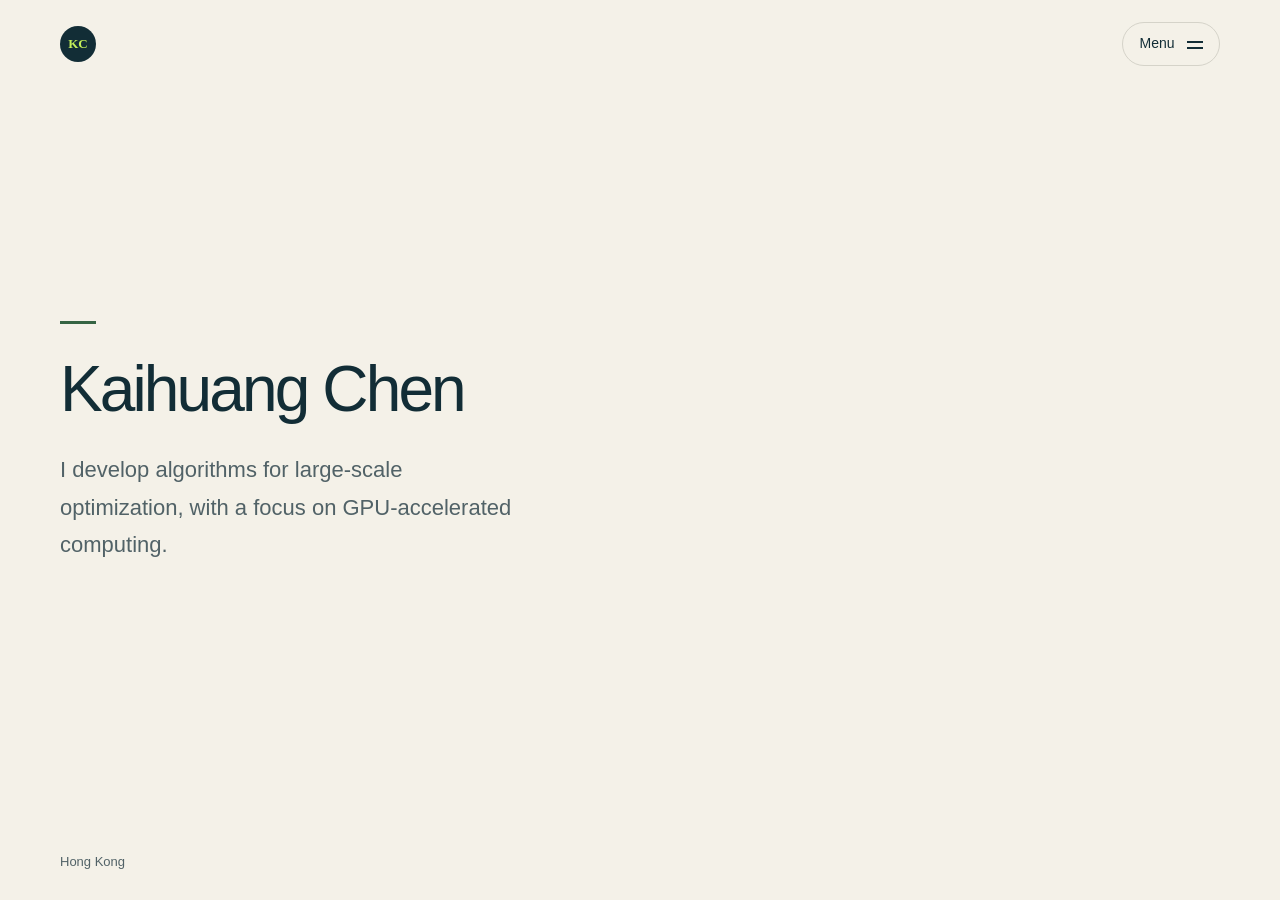
==== commit 6a83c431: "Create minimal homepage with menu-linked detail pages" ====
--- a/index.html
+++ b/index.html
@@ -3,191 +3,49 @@
   <head>
     <meta charset="utf-8" />
     <meta name="viewport" content="width=device-width, initial-scale=1" />
-    <meta
-      name="description"
-      content="Kaihuang Chen — research in large-scale optimization, operator splitting methods, and GPU-accelerated scientific computing."
-    />
+    <meta name="description" content="Kaihuang Chen — large-scale optimization and GPU-accelerated scientific computing." />
     <meta name="theme-color" content="#f4f1e8" />
-    <meta property="og:title" content="Kaihuang Chen — Applied Mathematics" />
-    <meta
-      property="og:description"
-      content="Research, publications, software, and education."
-    />
+    <meta property="og:title" content="Kaihuang Chen" />
+    <meta property="og:description" content="Kaihuang Chen — large-scale optimization and GPU-accelerated scientific computing." />
     <meta property="og:type" content="website" />
-    <title>Kaihuang Chen — Applied Mathematics &amp; Optimization</title>
+    <title>Kaihuang Chen</title>
     <link rel="icon" href="assets/favicon.svg" type="image/svg+xml" />
     <link rel="stylesheet" href="assets/styles.css" />
+    <script src="assets/site.js" defer></script>
   </head>
-  <body>
+  <body class="home-page">
     <a class="skip-link" href="#main">Skip to content</a>
-
     <header class="site-header">
-      <div class="shell nav-wrap">
-        <a class="wordmark" href="#top" aria-label="Kaihuang Chen, home">
+      <div class="shell header-inner">
+        <a class="wordmark" href="index.html" aria-label="Kaihuang Chen, home">
           <span class="wordmark-mark" aria-hidden="true">KC</span>
-          <span>Kaihuang Chen</span>
         </a>
-        <nav class="site-nav" aria-label="Primary navigation">
-          <a href="#research">Research</a>
-          <a href="#publications">Publications</a>
-          <a href="#software">Software</a>
-          <a href="#education">Education</a>
-          <a class="nav-cv" href="assets/kaihuang-chen-cv.pdf">CV <span aria-hidden="true">↗</span></a>
-        </nav>
+        <details class="site-menu">
+          <summary class="menu-toggle">Menu <span class="menu-icon" aria-hidden="true"></span></summary>
+          <nav class="menu-panel" aria-label="Primary navigation">
+            <a href="index.html" aria-current="page">Home</a>
+            <a href="research.html">Research</a>
+            <a href="publications.html">Publications</a>
+            <a href="software.html">Software</a>
+            <a href="education.html">Education</a>
+            <hr />
+            <a href="assets/kaihuang-chen-cv.pdf">CV (PDF) <span aria-hidden="true">↗</span></a>
+          </nav>
+        </details>
       </div>
     </header>
 
-    <main class="shell" id="main">
-      <section class="profile" id="top" aria-labelledby="profile-name">
+    <main class="shell home-main" id="main">
+      <section class="home-intro" aria-labelledby="profile-name">
+        <div class="home-accent" aria-hidden="true"></div>
         <h1 id="profile-name">Kaihuang Chen</h1>
-        <p class="profile-location">Hong Kong SAR, China</p>
-        <p class="profile-bio">
-          I work on large-scale optimization and GPU-accelerated scientific computing. My research
-          focuses on operator splitting methods and algorithm design for linear and quadratic
-          programming. I completed my Ph.D. in Applied Mathematics at The Hong Kong Polytechnic
-          University in February 2026.
-        </p>
-      </section>
-
-      <section class="content-section" id="research" aria-labelledby="research-heading">
-        <h2 id="research-heading">Research interests</h2>
-        <ul class="interest-list">
-          <li>Large-scale convex optimization</li>
-          <li>Linear and quadratic programming</li>
-          <li>Operator splitting methods</li>
-          <li>GPU-accelerated optimization</li>
-          <li>Sparse scientific computing</li>
-          <li>High-performance computing</li>
-        </ul>
-      </section>
-
-      <section class="content-section" id="publications" aria-labelledby="publications-heading">
-        <h2 id="publications-heading">Publications</h2>
-        <div class="publication-groups">
-          <section class="publication-group" aria-labelledby="published-heading">
-            <h3 id="published-heading">Journal &amp; conference papers</h3>
-            <ol class="publication-list">
-              <li class="publication">
-                <span class="publication-year">2026</span>
-                <article aria-labelledby="paper-hprlp">
-                  <h4 id="paper-hprlp">HPR-LP: An implementation of an HPR method for solving linear programming</h4>
-                  <p class="authors"><strong>Kaihuang Chen</strong>, Defeng Sun, Yancheng Yuan, Guojun Zhang, Xinyuan Zhao</p>
-                  <p class="venue"><cite>Mathematical Programming Computation</cite> 18, 183–210</p>
-                  <div class="publication-links">
-                    <a href="https://doi.org/10.1007/s12532-025-00292-0" aria-label="HPR-LP paper">Paper <span aria-hidden="true">↗</span></a>
-                    <a href="https://github.com/PolyU-IOR/HPR-LP" aria-label="HPR-LP code">Code <span aria-hidden="true">↗</span></a>
-                  </div>
-                </article>
-              </li>
-              <li class="publication">
-                <span class="publication-year">2024</span>
-                <article aria-labelledby="paper-collective">
-                  <h4 id="paper-collective">Collective Certified Robustness against Graph Injection Attacks</h4>
-                  <p class="authors">Yuni Lai, Bailin Pan, <strong>Kaihuang Chen</strong>, Yancheng Yuan, Kai Zhou</p>
-                  <p class="venue"><cite>International Conference on Machine Learning (ICML)</cite> · PMLR 235</p>
-                  <div class="publication-links">
-                    <a href="https://proceedings.mlr.press/v235/lai24a.html" aria-label="Collective certified robustness paper">Paper <span aria-hidden="true">↗</span></a>
-                  </div>
-                </article>
-              </li>
-            </ol>
-          </section>
-
-          <section class="publication-group" aria-labelledby="preprints-heading">
-            <h3 id="preprints-heading">Preprints</h3>
-            <ol class="publication-list">
-              <li class="publication">
-                <span class="publication-year">2025</span>
-                <article aria-labelledby="paper-gpu-methods">
-                  <h4 id="paper-gpu-methods">On the Relationships among GPU-Accelerated First-Order Methods for Solving Linear Programming</h4>
-                  <p class="authors"><strong>Kaihuang Chen</strong>, Defeng Sun, Yancheng Yuan, Guojun Zhang, Xinyuan Zhao</p>
-                  <p class="venue">arXiv:2509.23903</p>
-                  <div class="publication-links">
-                    <a href="https://arxiv.org/abs/2509.23903" aria-label="GPU-accelerated first-order methods paper">Paper <span aria-hidden="true">↗</span></a>
-                  </div>
-                </article>
-              </li>
-              <li class="publication">
-                <span class="publication-year">2025</span>
-                <article aria-labelledby="paper-hprqp">
-                  <h4 id="paper-hprqp">HPR-QP: A dual Halpern–Peaceman–Rachford method for solving large-scale convex composite quadratic programming</h4>
-                  <p class="authors"><strong>Kaihuang Chen</strong>, Defeng Sun, Yancheng Yuan, Guojun Zhang, Xinyuan Zhao</p>
-                  <p class="venue">arXiv:2507.02470</p>
-                  <div class="publication-links">
-                    <a href="https://arxiv.org/abs/2507.02470" aria-label="HPR-QP paper">Paper <span aria-hidden="true">↗</span></a>
-                    <a href="https://github.com/PolyU-IOR/HPR-QP" aria-label="HPR-QP code">Code <span aria-hidden="true">↗</span></a>
-                  </div>
-                </article>
-              </li>
-              <li class="publication">
-                <span class="publication-year">2025</span>
-                <article aria-labelledby="paper-prs">
-                  <h4 id="paper-prs">Peaceman-Rachford Splitting Method Converges Ergodically for Solving Convex Optimization Problems</h4>
-                  <p class="authors"><strong>Kaihuang Chen</strong>, Defeng Sun, Yancheng Yuan, Guojun Zhang, Xinyuan Zhao</p>
-                  <p class="venue">arXiv:2501.07807</p>
-                  <div class="publication-links">
-                    <a href="https://arxiv.org/abs/2501.07807" aria-label="Peaceman-Rachford splitting paper">Paper <span aria-hidden="true">↗</span></a>
-                  </div>
-                </article>
-              </li>
-            </ol>
-          </section>
-        </div>
-      </section>
-
-      <section class="content-section" id="software" aria-labelledby="software-heading">
-        <h2 id="software-heading">Software</h2>
-        <div class="software-list">
-          <article class="software-entry" aria-labelledby="software-hprlp">
-            <div>
-              <h3 id="software-hprlp">HPR-LP</h3>
-              <dl>
-                <div><dt>Problem</dt><dd>Large-scale linear programming</dd></div>
-                <div><dt>Method</dt><dd>Halpern–Peaceman–Rachford splitting</dd></div>
-              </dl>
-            </div>
-            <a class="repository-link" href="https://github.com/PolyU-IOR/HPR-LP" aria-label="HPR-LP repository">GitHub <span aria-hidden="true">↗</span></a>
-          </article>
-          <article class="software-entry" aria-labelledby="software-hprqp">
-            <div>
-              <h3 id="software-hprqp">HPR-QP</h3>
-              <dl>
-                <div><dt>Problem</dt><dd>Large-scale convex composite quadratic programming</dd></div>
-                <div><dt>Method</dt><dd>Dual Halpern–Peaceman–Rachford splitting</dd></div>
-              </dl>
-            </div>
-            <a class="repository-link" href="https://github.com/PolyU-IOR/HPR-QP" aria-label="HPR-QP repository">GitHub <span aria-hidden="true">↗</span></a>
-          </article>
-        </div>
-      </section>
-
-      <section class="content-section" id="education" aria-labelledby="education-heading">
-        <h2 id="education-heading">Education</h2>
-        <div class="education-list">
-          <article class="education-entry">
-            <div>
-              <h3>Ph.D. in Applied Mathematics</h3>
-              <p>The Hong Kong Polytechnic University</p>
-              <p class="department">Department of Applied Mathematics</p>
-            </div>
-            <p class="education-dates"><time datetime="2020-09">Sep 2020</time> – <time datetime="2026-02">Feb 2026</time></p>
-          </article>
-          <article class="education-entry">
-            <div>
-              <h3>B.Sc. in Information and Computing Science</h3>
-              <p>Hunan University</p>
-              <p class="department">School of Mathematics</p>
-            </div>
-            <p class="education-dates"><time datetime="2016-09">Sep 2016</time> – <time datetime="2020-06">Jun 2020</time></p>
-          </article>
-        </div>
+        <p>I develop algorithms for large-scale optimization, with a focus on GPU-accelerated computing.</p>
       </section>
     </main>
 
     <footer class="site-footer">
       <div class="shell footer-inner">
-        <span>Kaihuang Chen</span>
-        <a href="#top">Back to top <span aria-hidden="true">↑</span></a>
+        <span>Hong Kong</span>
       </div>
     </footer>
   </body>
--- a/assets/styles.css
+++ b/assets/styles.css
@@ -2,13 +2,14 @@
   --paper: #f4f1e8;
   --ink: #122d36;
   --muted: #516267;
-  --line: #ccc9bf;
+  --line: #d5d3c9;
   --accent: #356443;
   --acid: #c4f05a;
+  --panel: #fffdf8;
   --serif: "Iowan Old Style", "Palatino Linotype", Palatino, "Times New Roman", serif;
   --sans: "Helvetica Neue", Arial, sans-serif;
   --mono: "SFMono-Regular", Consolas, "Liberation Mono", monospace;
-  --shell: min(1080px, calc(100% - 64px));
+  --shell: min(1160px, calc(100% - 80px));
 }
 
 * {
@@ -16,11 +17,14 @@
 }
 
 html {
-  scroll-behavior: smooth;
-  scroll-padding-top: 104px;
+  scroll-padding-top: 100px;
 }
 
 body {
+  display: flex;
+  flex-direction: column;
+  min-height: 100vh;
+  min-height: 100svh;
   margin: 0;
   background: var(--paper);
   color: var(--ink);
@@ -40,7 +44,8 @@
   color: var(--ink);
 }
 
-a:focus-visible {
+a:focus-visible,
+summary:focus-visible {
   outline: 2px solid var(--accent);
   outline-offset: 5px;
 }
@@ -56,7 +61,7 @@
   left: 12px;
   z-index: 100;
   padding: 10px 14px;
-  transform: translateY(-160%);
+  transform: translateY(-180%);
   background: var(--acid);
   color: var(--ink);
   font-weight: 700;
@@ -70,280 +75,441 @@
   position: sticky;
   top: 0;
   z-index: 50;
+  flex-shrink: 0;
+  background: rgba(244, 241, 232, 0.98);
+}
+
+.home-page .site-header {
+  position: relative;
+}
+
+.detail-page .site-header {
   border-bottom: 1px solid var(--line);
-  background: rgba(244, 241, 232, 0.97);
-}
-
-.nav-wrap {
+}
+
+.header-inner {
+  display: flex;
+  align-items: center;
+  justify-content: space-between;
+  gap: 20px;
+  min-height: 88px;
+}
+
+.wordmark {
+  display: inline-flex;
+  align-items: center;
+  gap: 12px;
+  color: var(--ink);
+  font-size: 14px;
+  font-weight: 600;
+  text-decoration: none;
+}
+
+.wordmark-mark {
+  display: grid;
+  place-items: center;
+  width: 36px;
+  height: 36px;
+  flex-shrink: 0;
+  border-radius: 50%;
+  background: var(--ink);
+  color: var(--acid);
+  font-family: var(--serif);
+  font-size: 13px;
+}
+
+.site-menu {
+  position: relative;
+  flex-shrink: 0;
+}
+
+.menu-toggle {
+  display: flex;
+  align-items: center;
+  justify-content: center;
+  gap: 12px;
+  min-width: 98px;
+  min-height: 44px;
+  padding: 9px 15px;
+  border: 1px solid var(--line);
+  border-radius: 24px;
+  font-size: 14px;
+  font-weight: 500;
+  line-height: 1.4;
+  list-style: none;
+  cursor: pointer;
+  user-select: none;
+}
+
+.menu-toggle::-webkit-details-marker {
+  display: none;
+}
+
+.menu-toggle:hover,
+.site-menu[open] .menu-toggle {
+  border-color: var(--ink);
+}
+
+.menu-icon {
+  position: relative;
+  display: block;
+  width: 16px;
+  height: 14px;
+}
+
+.menu-icon::before,
+.menu-icon::after {
+  position: absolute;
+  left: 0;
+  width: 16px;
+  height: 1.5px;
+  background: currentColor;
+  content: "";
+}
+
+.menu-icon::before {
+  top: 4px;
+}
+
+.menu-icon::after {
+  top: 10px;
+}
+
+.site-menu[open] .menu-icon::before {
+  top: 7px;
+  transform: rotate(45deg);
+}
+
+.site-menu[open] .menu-icon::after {
+  top: 7px;
+  transform: rotate(-45deg);
+}
+
+.menu-panel {
+  position: absolute;
+  top: calc(100% + 12px);
+  right: 0;
+  display: grid;
+  width: 244px;
+  max-width: calc(100vw - 40px);
+  padding: 8px;
+  border: 1px solid var(--line);
+  border-radius: 14px;
+  background: var(--panel);
+  box-shadow: 0 16px 40px rgba(18, 45, 54, 0.1);
+}
+
+.site-menu:not([open]) .menu-panel {
+  display: none;
+}
+
+.menu-panel a {
+  display: flex;
+  align-items: center;
+  justify-content: space-between;
+  min-height: 42px;
+  padding: 9px 14px;
+  border-radius: 7px;
+  color: var(--ink);
+  font-size: 15px;
+  line-height: 1.4;
+  text-decoration: none;
+}
+
+.menu-panel a:hover,
+.menu-panel a:focus-visible,
+.menu-panel a[aria-current="page"] {
+  background: #eaf0e3;
+  color: var(--accent);
+}
+
+.menu-panel hr {
+  width: calc(100% - 20px);
+  margin: 6px auto;
+  border: 0;
+  border-top: 1px solid var(--line);
+}
+
+.home-main {
+  display: flex;
+  align-items: center;
+  flex: 1;
+  padding-block: 64px 92px;
+}
+
+.home-intro {
+  max-width: 820px;
+}
+
+.home-accent {
+  width: 36px;
+  height: 3px;
+  margin-bottom: 30px;
+  background: var(--accent);
+}
+
+h1 {
+  margin: 0;
+  font-weight: 500;
+  letter-spacing: -0.045em;
+  line-height: 1.12;
+}
+
+.home-intro h1 {
+  font-size: clamp(40px, 5vw, 64px);
+}
+
+.home-intro p {
+  max-width: 37ch;
+  margin: 26px 0 0;
+  color: var(--muted);
+  font-size: clamp(18px, 2vw, 22px);
+  line-height: 1.7;
+}
+
+.detail-main {
+  width: min(920px, calc(100% - 80px));
+  flex: 1;
+  padding-block: 56px 80px;
+}
+
+.detail-main > h1 {
+  margin-bottom: 44px;
+  font-size: clamp(34px, 4vw, 44px);
+}
+
+.interest-list {
+  display: grid;
+  grid-template-columns: repeat(2, minmax(0, 1fr));
+  gap: 0 40px;
+  margin: 0;
+  padding: 0;
+  list-style: none;
+}
+
+.interest-list li {
+  padding: 20px 0;
+  border-bottom: 1px solid var(--line);
+  font-size: 18px;
+}
+
+.publication-group + .publication-group {
+  margin-top: 48px;
+}
+
+.publication-group > h2 {
+  margin: 0 0 28px;
+  font-size: 18px;
+  font-weight: 500;
+  line-height: 1.5;
+}
+
+.publication-list {
+  display: grid;
+  gap: 32px;
+  margin: 0;
+  padding: 0;
+  list-style: none;
+}
+
+.publication {
+  display: grid;
+  grid-template-columns: 48px minmax(0, 1fr);
+  gap: 20px;
+}
+
+.publication-year {
+  padding-top: 3px;
+  color: var(--muted);
+  font-family: var(--mono);
+  font-size: 12px;
+}
+
+.publication h3 {
+  margin: 0;
+  font-size: 18px;
+  font-weight: 600;
+  line-height: 1.5;
+}
+
+.authors,
+.venue {
+  margin: 7px 0 0;
+  color: var(--muted);
+  font-size: 14px;
+  line-height: 1.6;
+}
+
+.authors strong {
+  color: var(--ink);
+  font-weight: 600;
+}
+
+.venue {
+  margin-top: 3px;
+}
+
+.publication-links {
+  display: flex;
+  flex-wrap: wrap;
+  gap: 20px;
+  margin-top: 10px;
+  font-size: 14px;
+}
+
+.software-list {
+  display: grid;
+  grid-template-columns: repeat(2, minmax(0, 1fr));
+  gap: 24px;
+}
+
+.software-entry {
+  display: flex;
+  align-items: start;
+  flex-direction: column;
+  padding: 28px;
+  border: 1px solid var(--line);
+  border-radius: 12px;
+}
+
+.software-entry h2 {
+  margin: 0;
+  font-size: 24px;
+  font-weight: 500;
+  line-height: 1.3;
+}
+
+.software-entry dl {
+  display: grid;
+  gap: 20px;
+  margin: 28px 0;
+}
+
+.software-entry dt {
+  margin-bottom: 5px;
+  color: var(--muted);
+  font-size: 13px;
+}
+
+.software-entry dd {
+  margin: 0;
+  font-size: 15px;
+}
+
+.repository-link {
+  margin-top: auto;
+  font-size: 14px;
+}
+
+.education-list {
+  display: grid;
+  gap: 32px;
+}
+
+.education-entry {
+  display: grid;
+  grid-template-columns: minmax(0, 1fr) auto;
+  align-items: start;
+  gap: 24px;
+}
+
+.education-entry + .education-entry {
+  padding-top: 32px;
+  border-top: 1px solid var(--line);
+}
+
+.education-entry h2 {
+  margin: 0;
+  font-size: 20px;
+  font-weight: 500;
+  line-height: 1.5;
+}
+
+.education-entry p {
+  margin: 10px 0 0;
+  font-size: 15px;
+}
+
+.education-entry .department {
+  margin-top: 2px;
+  color: var(--muted);
+  font-size: 14px;
+}
+
+.education-entry .education-dates {
+  margin: 4px 0 0;
+  color: var(--muted);
+  font-size: 13px;
+  white-space: nowrap;
+}
+
+.site-footer {
+  flex-shrink: 0;
+}
+
+.detail-page .site-footer {
+  border-top: 1px solid var(--line);
+}
+
+.footer-inner {
   display: flex;
   align-items: center;
   justify-content: space-between;
   gap: 24px;
   min-height: 76px;
-}
-
-.wordmark {
-  display: inline-flex;
-  align-items: center;
-  gap: 12px;
-  flex-shrink: 0;
-  color: var(--ink);
-  font-size: 14px;
-  font-weight: 700;
-  text-decoration: none;
-}
-
-.wordmark-mark {
-  display: grid;
-  place-items: center;
-  width: 32px;
-  height: 32px;
-  border-radius: 50%;
-  background: var(--ink);
-  color: var(--acid);
-  font-family: var(--serif);
-  font-size: 12px;
-}
-
-.site-nav {
-  display: flex;
-  align-items: center;
-  flex-wrap: wrap;
-  gap: 24px;
-  font-size: 14px;
-}
-
-.site-nav a {
-  padding-block: 8px;
-  color: var(--muted);
-  text-decoration: none;
-}
-
-.site-nav a:hover {
-  color: var(--accent);
-  text-decoration: underline;
-}
-
-.site-nav .nav-cv {
-  color: var(--ink);
-  font-weight: 700;
-}
-
-.profile {
-  max-width: 850px;
-  padding: 72px 0 56px;
-}
-
-h1 {
-  margin: 0;
-  font-family: var(--serif);
-  font-size: clamp(40px, 4.5vw, 58px);
-  font-weight: 500;
-  letter-spacing: -0.035em;
-  line-height: 1.12;
-}
-
-.profile-location {
-  margin: 12px 0 24px;
-  color: var(--muted);
-  font-size: 15px;
-}
-
-.profile-bio {
-  margin: 0;
-  max-width: 780px;
-  font-size: 18px;
-  line-height: 1.8;
-}
-
-.content-section {
-  display: grid;
-  grid-template-columns: 180px minmax(0, 1fr);
-  gap: 48px;
-  padding: 40px 0 48px;
-  border-top: 1px solid var(--line);
-}
-
-h2 {
-  margin: 0;
-  font-family: var(--serif);
-  font-size: 26px;
-  font-weight: 500;
-  letter-spacing: -0.015em;
-  line-height: 1.25;
-}
-
-.interest-list {
-  display: grid;
-  grid-template-columns: repeat(2, minmax(0, 1fr));
-  gap: 10px 28px;
-  margin: 0;
-  padding-left: 18px;
-}
-
-.interest-list li::marker {
-  color: var(--accent);
-}
-
-.publication-group + .publication-group {
-  margin-top: 36px;
-}
-
-.publication-group > h3 {
-  margin: 0 0 24px;
-  font-size: 16px;
-  font-weight: 600;
-  line-height: 1.5;
-}
-
-.publication-list {
-  display: grid;
-  gap: 28px;
-  margin: 0;
-  padding: 0;
-  list-style: none;
-}
-
-.publication {
-  display: grid;
-  grid-template-columns: 48px minmax(0, 1fr);
-  gap: 20px;
-}
-
-.publication-year {
-  padding-top: 3px;
-  color: var(--muted);
-  font-family: var(--mono);
-  font-size: 12px;
-}
-
-.publication h4 {
-  margin: 0;
-  font-size: 18px;
-  font-weight: 600;
-  line-height: 1.5;
-}
-
-.authors,
-.venue {
-  margin: 7px 0 0;
-  color: var(--muted);
-  font-size: 14px;
-  line-height: 1.6;
-}
-
-.authors strong {
-  color: var(--ink);
-  font-weight: 600;
-}
-
-.venue {
-  margin-top: 3px;
-}
-
-.publication-links {
-  display: flex;
-  flex-wrap: wrap;
-  gap: 20px;
-  margin-top: 10px;
-  font-size: 14px;
-}
-
-.software-list,
-.education-list {
-  display: grid;
-  gap: 28px;
-}
-
-.software-entry,
-.education-entry {
-  display: grid;
-  grid-template-columns: minmax(0, 1fr) auto;
-  align-items: start;
-  gap: 24px;
-}
-
-.software-entry + .software-entry,
-.education-entry + .education-entry {
-  padding-top: 28px;
-  border-top: 1px solid var(--line);
-}
-
-.software-entry h3,
-.education-entry h3 {
-  margin: 0;
-  font-size: 17px;
-  font-weight: 600;
-  line-height: 1.5;
-}
-
-.software-entry dl {
-  display: grid;
-  gap: 5px;
-  margin: 12px 0 0;
-  font-size: 14px;
-}
-
-.software-entry dl > div {
-  display: grid;
-  grid-template-columns: 64px minmax(0, 1fr);
-  gap: 12px;
-}
-
-.software-entry dt {
-  color: var(--muted);
-}
-
-.software-entry dd {
-  margin: 0;
-}
-
-.repository-link {
-  margin-top: 2px;
-  font-size: 14px;
-  white-space: nowrap;
-}
-
-.education-entry p {
-  margin: 7px 0 0;
-  font-size: 15px;
-}
-
-.education-entry .department {
-  margin-top: 2px;
-  color: var(--muted);
-  font-size: 14px;
-}
-
-.education-entry .education-dates {
-  margin: 2px 0 0;
+  padding-block: 24px;
   color: var(--muted);
   font-size: 13px;
-  white-space: nowrap;
-}
-
-.site-footer {
-  border-top: 1px solid var(--line);
-}
-
-.footer-inner {
-  display: flex;
-  align-items: center;
-  justify-content: space-between;
-  gap: 24px;
-  padding-block: 28px;
-  color: var(--muted);
-  font-size: 13px;
-}
-
-@media (max-width: 900px) {
-  .content-section {
-    grid-template-columns: 145px minmax(0, 1fr);
-    gap: 32px;
-  }
-
-  .site-nav {
-    gap: 16px;
+}
+
+@media (max-width: 720px) {
+  :root {
+    --shell: calc(100% - 40px);
+  }
+
+  .header-inner {
+    min-height: 76px;
+  }
+
+  .home-main {
+    padding-block: 52px 72px;
+  }
+
+  .home-intro p {
+    max-width: 31ch;
+    margin-top: 22px;
+  }
+
+  .detail-main {
+    width: calc(100% - 40px);
+    padding-block: 40px 56px;
+  }
+
+  .detail-main > h1 {
+    margin-bottom: 32px;
+  }
+
+  .interest-list,
+  .software-list {
+    grid-template-columns: minmax(0, 1fr);
+  }
+
+  .interest-list li {
+    padding-block: 16px;
+    font-size: 17px;
+  }
+
+  .publication {
+    grid-template-columns: minmax(0, 1fr);
+    gap: 6px;
+  }
+
+  .publication h3 {
+    font-size: 17px;
+  }
+
+  .software-entry {
+    padding: 24px;
   }
 
   .education-entry {
@@ -352,84 +518,9 @@
   }
 }
 
-@media (max-width: 680px) {
-  :root {
-    --shell: calc(100% - 40px);
-  }
-
-  html {
-    scroll-padding-top: 132px;
-  }
-
-  .nav-wrap {
-    flex-direction: column;
-    align-items: start;
-    gap: 4px;
-    padding: 14px 0 8px;
-  }
-
-  .site-nav {
-    justify-content: space-between;
-    gap: 6px 16px;
-    width: 100%;
-    font-size: 13px;
-  }
-
-  .profile {
-    padding: 44px 0 36px;
-  }
-
-  .profile-location {
-    margin-bottom: 20px;
-  }
-
-  .profile-bio {
-    font-size: 16px;
-    line-height: 1.75;
-  }
-
-  .content-section {
-    grid-template-columns: minmax(0, 1fr);
-    gap: 24px;
-    padding: 32px 0 36px;
-  }
-
-  h2 {
-    font-size: 25px;
-  }
-
-  .interest-list {
-    grid-template-columns: minmax(0, 1fr);
-    gap: 7px;
-  }
-
-  .publication {
-    grid-template-columns: minmax(0, 1fr);
-    gap: 5px;
-  }
-
-  .publication h4 {
-    font-size: 17px;
-  }
-
-  .software-entry {
-    grid-template-columns: minmax(0, 1fr);
-    gap: 12px;
-  }
-
-  .software-entry dl > div {
-    grid-template-columns: 58px minmax(0, 1fr);
-    gap: 10px;
-  }
-
-  .repository-link {
-    justify-self: start;
-  }
-}
-
-@media (prefers-reduced-motion: reduce) {
-  html {
-    scroll-behavior: auto;
+@media (max-width: 480px) {
+  .wordmark > span:not(.wordmark-mark) {
+    display: none;
   }
 }
 
@@ -440,19 +531,17 @@
   }
 
   body {
+    display: block;
     background: white;
   }
 
-  .shell {
+  .shell,
+  .detail-main {
     width: 100%;
   }
 
-  .profile {
-    padding-top: 0;
-  }
-
-  .content-section {
-    padding-block: 24px;
+  .detail-main {
+    padding-block: 0;
   }
 
   .publication,
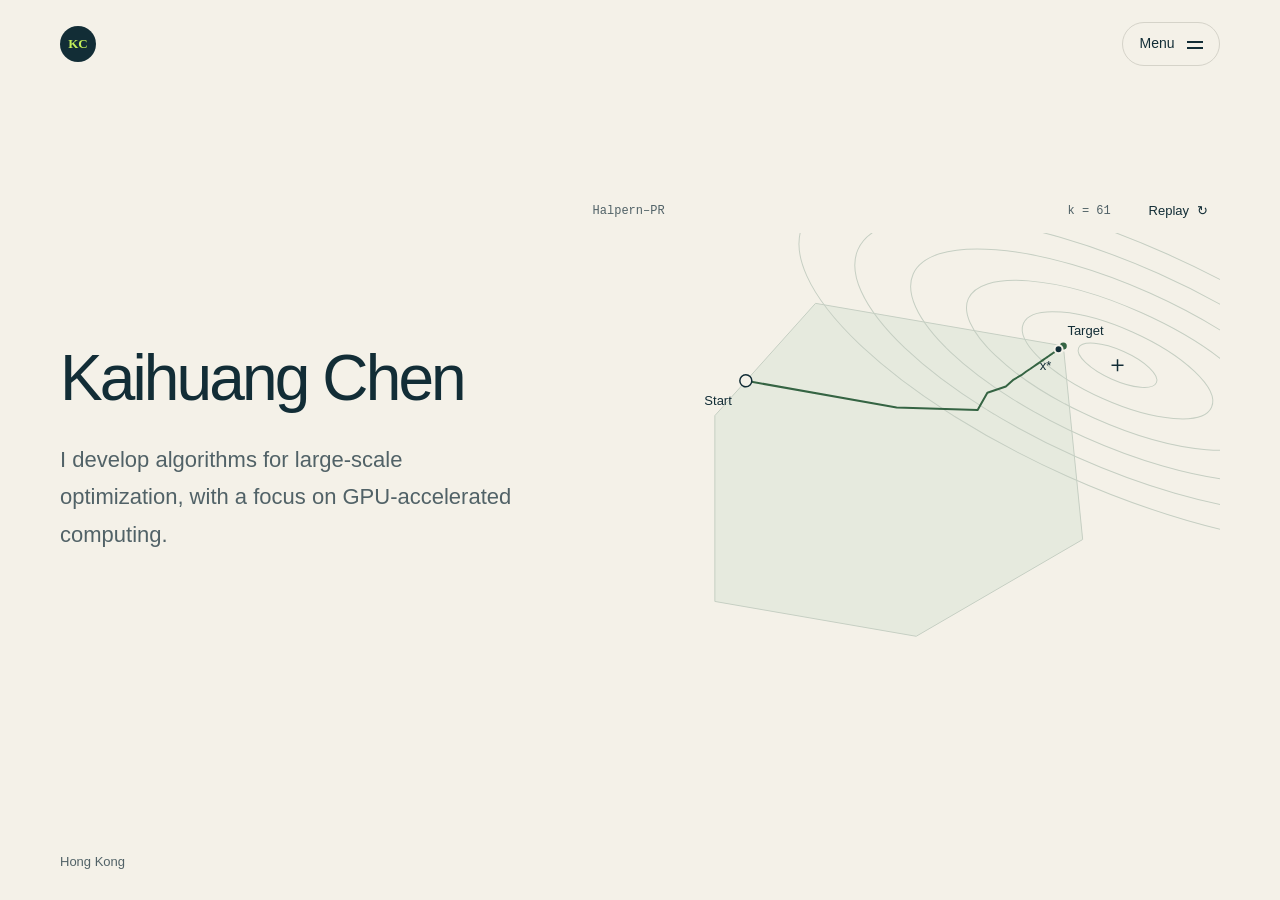
==== commit af1ccf62: "Add interactive HPR optimization landscape to homepage" ====
--- a/index.html
+++ b/index.html
@@ -10,8 +10,9 @@
     <meta property="og:type" content="website" />
     <title>Kaihuang Chen</title>
     <link rel="icon" href="assets/favicon.svg" type="image/svg+xml" />
-    <link rel="stylesheet" href="assets/styles.css" />
+    <link rel="stylesheet" href="assets/styles.css?v=optimization-1" />
     <script src="assets/site.js" defer></script>
+    <script type="module" src="assets/optimization.mjs"></script>
   </head>
   <body class="home-page">
     <a class="skip-link" href="#main">Skip to content</a>
@@ -37,9 +38,51 @@
 
     <main class="shell home-main" id="main">
       <section class="home-intro" aria-labelledby="profile-name">
-        <div class="home-accent" aria-hidden="true"></div>
         <h1 id="profile-name">Kaihuang Chen</h1>
         <p>I develop algorithms for large-scale optimization, with a focus on GPU-accelerated computing.</p>
+      </section>
+      <section class="optimization-demo" data-optimization-demo aria-label="Interactive optimization" aria-describedby="optimization-instructions">
+        <div class="optimization-toolbar">
+          <span class="optimization-method">Halpern–PR</span>
+          <div class="optimization-controls">
+            <output data-counter aria-hidden="true">k = 320</output>
+            <button class="optimization-replay" type="button" data-replay disabled>Replay <span aria-hidden="true">↻</span></button>
+          </div>
+        </div>
+        <div class="optimization-stage">
+          <svg class="optimization-plot" viewBox="0 0 520 480" role="img" aria-labelledby="optimization-title optimization-description">
+            <title id="optimization-title">Constrained quadratic optimization</title>
+            <desc id="optimization-description">Elliptical objective contours, a shaded feasible set, and the shadow iterates of Halpern Peaceman–Rachford splitting.</desc>
+            <defs>
+              <clipPath id="optimization-clip"><rect data-clip width="520" height="480" /></clipPath>
+            </defs>
+            <g clip-path="url(#optimization-clip)">
+              <polygon class="optimization-feasible" data-feasible points="100.00,353.33 273.33,383.33 416.67,300.00 400.00,133.33 186.67,96.67 100.00,193.33" />
+              <g class="optimization-contours" data-contours>
+                <ellipse cx="446.67" cy="150.00" rx="36.67" ry="12.96" transform="rotate(24.06 446.67 150.00)" />
+                <ellipse cx="446.67" cy="150.00" rx="88.67" ry="31.35" transform="rotate(24.06 446.67 150.00)" />
+                <ellipse cx="446.67" cy="150.00" rx="140.67" ry="49.73" transform="rotate(24.06 446.67 150.00)" />
+                <ellipse cx="446.67" cy="150.00" rx="192.67" ry="68.12" transform="rotate(24.06 446.67 150.00)" />
+                <ellipse cx="446.67" cy="150.00" rx="244.67" ry="86.50" transform="rotate(24.06 446.67 150.00)" />
+                <ellipse cx="446.67" cy="150.00" rx="296.67" ry="104.89" transform="rotate(24.06 446.67 150.00)" />
+              </g>
+              <path class="optimization-trajectory" data-trajectory d="M126.67,163.33 L256.47,186.27 L326.22,188.40 L334.62,173.68 L350.53,168.22 L357.25,162.26 L363.82,158.56 L368.08,155.38 L371.71,153.00 L374.49,151.03 L376.82,149.44 L378.74,148.10 L380.38,146.96 L381.78,145.99 L383.00,145.15 L384.06,144.41 L385.00,143.76 L385.83,143.18 L386.58,142.66 L387.25,142.19 L387.86,141.77 L388.41,141.39 L388.91,141.04 L389.37,140.72 L389.80,140.42 L390.19,140.15 L390.55,139.90 L390.89,139.66 L391.21,139.44 L391.50,139.24 L391.77,139.05 L392.03,138.87 L392.27,138.70 L392.50,138.54 L392.71,138.40 L393.11,138.12 L394.80,136.95 L395.82,136.24 L396.51,135.76 L397.00,135.42 L397.37,135.16 L397.66,134.96 L397.89,134.80 L398.08,134.67 L398.24,134.56 L398.38,134.46 L398.49,134.38 L398.59,134.31 L398.68,134.25 L398.76,134.20 L398.82,134.15 L398.89,134.11 L398.94,134.07 L398.99,134.03 L399.04,134.00 L399.08,133.97 L399.12,133.95 L399.15,133.92 L399.19,133.90 L399.21,133.89" />
+              <circle class="optimization-minimum" data-minimum cx="400.00" cy="133.33" r="4.5" />
+              <circle class="optimization-start" data-start-dot cx="126.67" cy="163.33" r="6" />
+              <path class="optimization-target" data-target-cross d="M440.67,150.00h12 M446.67,144.00v12" />
+              <circle class="optimization-iterate" data-iterate cx="399.21" cy="133.89" r="4" />
+            </g>
+            <g class="optimization-labels" aria-hidden="true">
+              <text data-start-label x="112.67" y="187.33" text-anchor="end">Start</text>
+              <text data-target-label x="432.67" y="120.00" text-anchor="end">Target</text>
+              <text data-minimum-label x="388.00" y="157.33" text-anchor="end">x*</text>
+            </g>
+          </svg>
+          <button class="optimization-handle" data-handle="start" type="button" aria-label="Starting point" aria-describedby="optimization-instructions" disabled hidden></button>
+          <button class="optimization-handle" data-handle="target" type="button" aria-label="Objective center" aria-describedby="optimization-instructions" disabled hidden></button>
+        </div>
+        <p class="sr-only" id="optimization-instructions">Drag Start or Target to change the problem. With either point focused, use arrow keys to move it; Shift moves in larger steps. Click the plot to choose a starting point. Replay runs the iteration again.</p>
+        <span class="sr-only" data-status role="status"></span>
       </section>
     </main>
 
--- a/assets/styles.css
+++ b/assets/styles.css
@@ -231,21 +231,16 @@
 }
 
 .home-main {
-  display: flex;
+  display: grid;
+  grid-template-columns: minmax(0, 0.85fr) minmax(0, 1.15fr);
   align-items: center;
+  gap: 48px;
   flex: 1;
-  padding-block: 64px 92px;
+  padding-block: 36px 52px;
 }
 
 .home-intro {
   max-width: 820px;
-}
-
-.home-accent {
-  width: 36px;
-  height: 3px;
-  margin-bottom: 30px;
-  background: var(--accent);
 }
 
 h1 {
@@ -265,6 +260,159 @@
   color: var(--muted);
   font-size: clamp(18px, 2vw, 22px);
   line-height: 1.7;
+}
+
+.optimization-demo {
+  min-width: 0;
+  --contour: #c6cfc3;
+  --region: #e3e9dc;
+}
+
+.optimization-toolbar,
+.optimization-controls {
+  display: flex;
+  align-items: center;
+  justify-content: space-between;
+  gap: 16px;
+}
+
+.optimization-toolbar {
+  min-height: 44px;
+  padding-inline: 12px;
+}
+
+.optimization-method,
+.optimization-controls output {
+  color: var(--muted);
+  font-family: var(--mono);
+  font-size: 12px;
+}
+
+.optimization-controls output {
+  min-width: 57px;
+  font-variant-numeric: tabular-nums;
+}
+
+.optimization-replay {
+  display: inline-flex;
+  align-items: center;
+  gap: 8px;
+  min-height: 44px;
+  padding: 8px 0 8px 8px;
+  border: 0;
+  background: transparent;
+  color: var(--ink);
+  font: inherit;
+  font-size: 13px;
+  cursor: pointer;
+}
+
+.optimization-replay:disabled {
+  opacity: 0.5;
+  cursor: default;
+}
+
+.optimization-replay:focus-visible,
+.optimization-handle:focus-visible {
+  outline: 2px solid var(--accent);
+  outline-offset: 3px;
+}
+
+.optimization-stage {
+  position: relative;
+  aspect-ratio: 1.35;
+}
+
+.optimization-plot {
+  display: block;
+  width: 100%;
+  height: 100%;
+  overflow: hidden;
+  cursor: crosshair;
+}
+
+.optimization-feasible {
+  fill: var(--region);
+  fill-opacity: 0.8;
+  stroke: var(--contour);
+  stroke-width: 1;
+}
+
+.optimization-contours {
+  fill: none;
+  stroke: var(--contour);
+  stroke-width: 1;
+}
+
+.optimization-trajectory {
+  fill: none;
+  stroke: var(--accent);
+  stroke-linecap: round;
+  stroke-linejoin: round;
+  stroke-width: 2;
+}
+
+.optimization-minimum {
+  fill: var(--accent);
+  stroke: var(--paper);
+  stroke-width: 2;
+}
+
+.optimization-start {
+  fill: var(--paper);
+  stroke: var(--ink);
+  stroke-width: 1.5;
+}
+
+.optimization-target {
+  fill: none;
+  stroke: var(--ink);
+  stroke-width: 1.5;
+}
+
+.optimization-iterate {
+  fill: var(--ink);
+  stroke: var(--paper);
+  stroke-width: 2;
+}
+
+.optimization-labels {
+  fill: var(--ink);
+  font-family: var(--sans);
+  font-size: 13px;
+  pointer-events: none;
+}
+
+.optimization-handle {
+  position: absolute;
+  width: 44px;
+  height: 44px;
+  padding: 0;
+  transform: translate(-50%, -50%);
+  border: 0;
+  border-radius: 50%;
+  background: transparent;
+  cursor: grab;
+  touch-action: none;
+}
+
+.optimization-handle:active {
+  cursor: grabbing;
+}
+
+.optimization-handle[hidden] {
+  display: none;
+}
+
+.sr-only {
+  position: absolute;
+  width: 1px;
+  height: 1px;
+  padding: 0;
+  overflow: hidden;
+  clip-path: inset(50%);
+  white-space: nowrap;
+  border: 0;
 }
 
 .detail-main {
@@ -462,6 +610,27 @@
   font-size: 13px;
 }
 
+@media (max-width: 900px) {
+  .home-main {
+    grid-template-columns: minmax(0, 1fr);
+    gap: 24px;
+    padding-block: 32px;
+  }
+
+  .home-intro {
+    max-width: 620px;
+  }
+
+  .optimization-demo {
+    width: min(100%, 580px);
+    justify-self: center;
+  }
+
+  .optimization-stage {
+    aspect-ratio: 1.1;
+  }
+}
+
 @media (max-width: 720px) {
   :root {
     --shell: calc(100% - 40px);
@@ -472,12 +641,16 @@
   }
 
   .home-main {
-    padding-block: 52px 72px;
+    padding-block: 28px 32px;
   }
 
   .home-intro p {
     max-width: 31ch;
     margin-top: 22px;
+  }
+
+  .optimization-toolbar {
+    padding-inline: 4px;
   }
 
   .detail-main {
